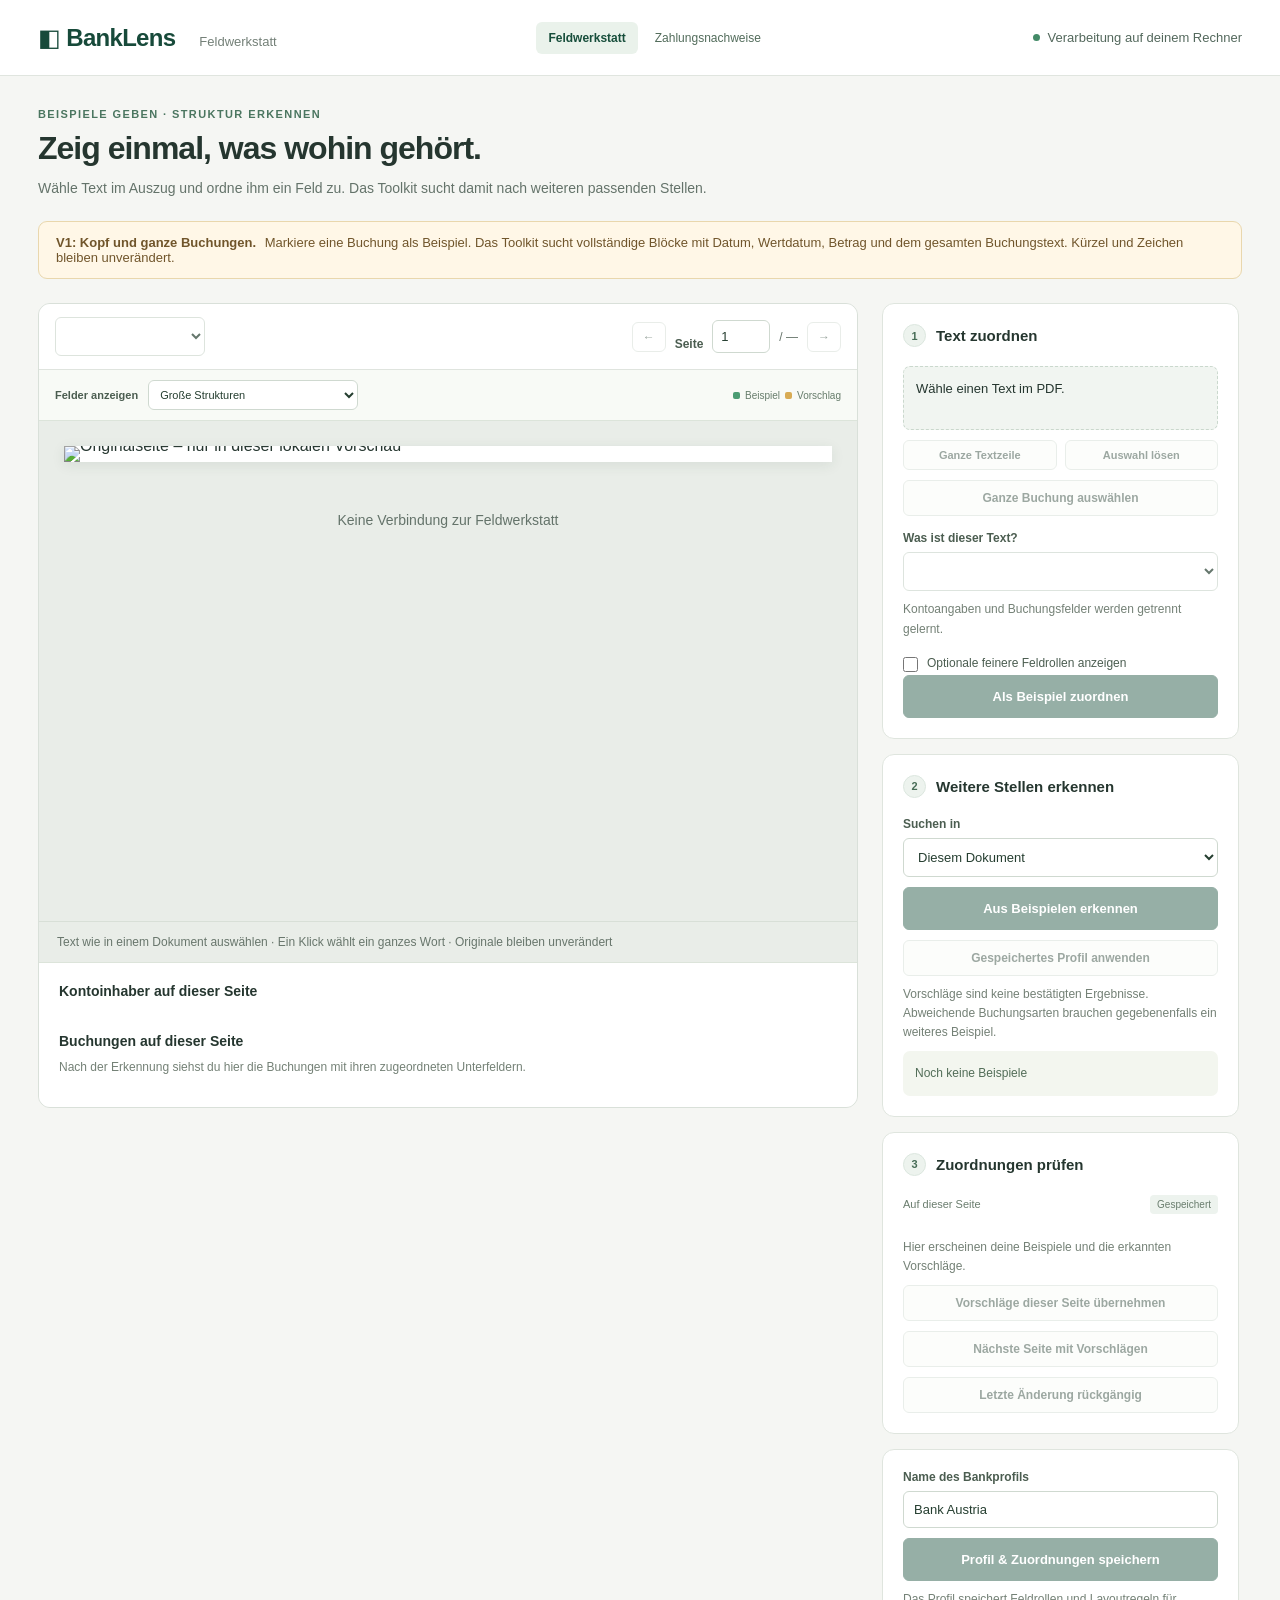
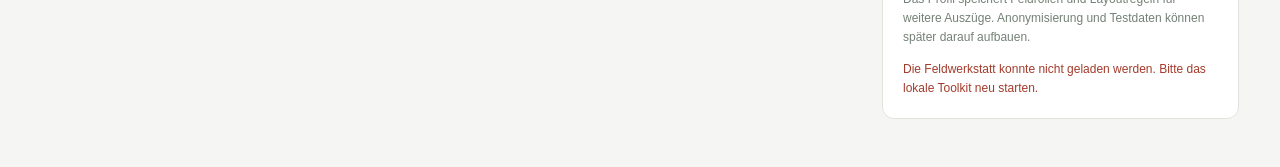
==== banklens_pdf/web/index.html @ 2f44a6f1 "Add web payment proof search and redacted PDF export" ====
<!doctype html>
<html lang="de">
<head><meta charset="utf-8"><meta name="viewport" content="width=device-width,initial-scale=1"><title>BankLens · Felder lernen</title><link rel="stylesheet" href="style.css"><script src="app.js" defer></script></head>
<body>
<header><a class="brand" href="./">◧ BankLens <span>Feldwerkstatt <small id="app-version"></small></span></a><nav class="mode-nav"><a href="./" aria-current="page">Feldwerkstatt</a><a href="proof.html">Zahlungsnachweise</a></nav><span class="local"><i></i> Verarbeitung auf deinem Rechner</span></header>
<main>
  <section class="intro"><div class="eyebrow">BEISPIELE GEBEN · STRUKTUR ERKENNEN</div><h1>Zeig einmal, was wohin gehört.</h1><p>Wähle Text im Auszug und ordne ihm ein Feld zu. Das Toolkit sucht damit nach weiteren passenden Stellen.</p></section>
  <div class="notice"><strong>V1: Kopf und ganze Buchungen.</strong> Markiere eine Buchung als Beispiel. Das Toolkit sucht vollständige Blöcke mit Datum, Wertdatum, Betrag und dem gesamten Buchungstext. Kürzel und Zeichen bleiben unverändert.</div>
  <div id="revision-notice" class="notice" role="status" hidden><span id="revision-message"></span> <button id="refresh-suggestions" class="secondary">Vorschläge neu berechnen</button></div>
  <div class="workspace">
    <section class="viewer" aria-label="PDF und Texterkennung">
      <div class="toolbar"><label class="sr-only" for="document">Dokument</label><select id="document" disabled></select><div class="pager"><button id="previous" aria-label="Vorherige Seite" disabled>←</button><label for="page">Seite</label><input id="page" type="number" min="1" value="1" aria-label="Seitenzahl" disabled><span id="page-count">/ —</span><button id="next" aria-label="Nächste Seite" disabled>→</button></div></div>
      <div class="view-options"><label for="filter">Felder anzeigen</label><select id="filter"><option value="structure">Große Strukturen</option><option value="">Alle Felder</option></select><span class="legend"><i class="example-dot"></i> Beispiel <i class="suggestion-dot"></i> Vorschlag</span></div>
      <div class="paper-space"><div id="paper" class="paper"><img id="page-image" alt="Originalseite – nur in dieser lokalen Vorschau" draggable="false"><svg id="overlay" viewBox="0 0 1000 1000" preserveAspectRatio="none" aria-hidden="true"></svg><div id="text-layer" aria-label="PDF-Text auswählen"></div></div><div id="loading" role="status">Vorschau wird geladen …</div></div>
      <div class="viewer-footer"><button id="retry-page" class="secondary" hidden>Seite erneut laden</button> Text wie in einem Dokument auswählen · Ein Klick wählt ein ganzes Wort · Originale bleiben unverändert</div>
      <section class="rows-section"><h2>Kontoinhaber auf dieser Seite</h2><div id="owners" class="owner-list"></div><h2>Buchungen auf dieser Seite</h2><p id="rows-empty" class="help">Nach der Erkennung siehst du hier die Buchungen mit ihren zugeordneten Unterfeldern.</p><div class="table-scroll"><table id="rows-table" hidden><thead><tr><th>Status</th><th>Buchungsdatum</th><th>Wertdatum</th><th>Gesamter Buchungstext</th><th>Betrag</th></tr></thead><tbody id="rows-body"></tbody></table></div></section>
    </section>
    <aside>
      <section class="card"><div class="card-title"><span class="step">1</span><h2>Text zuordnen</h2></div>
        <div id="selection-preview" class="selection-preview" tabindex="0" role="region" aria-label="Ausgewählter Text">Wähle einen Text im PDF.</div>
        <div class="button-pair"><button id="whole-line" class="secondary" disabled>Ganze Textzeile</button><button id="clear-selection" class="secondary" disabled>Auswahl lösen</button></div>
        <button id="whole-booking" class="secondary full spaced" disabled>Ganze Buchung auswählen</button>
        <label for="field">Was ist dieser Text?</label><select id="field" disabled></select><p id="field-help" class="help">Kontoangaben und Buchungsfelder werden getrennt gelernt.</p>
        <label class="checkbox"><input type="checkbox" id="fine-fields">Optionale feinere Feldrollen anzeigen</label>
        <div id="holder-control" hidden><label for="holder">Gehört zu</label><select id="holder"><option value="">Automatisch nach Namenszeile</option><option value="holder-1">Kontoinhaber 1</option><option value="holder-2">Kontoinhaber 2</option></select><p class="help">Mehrere Namen werden als eigene Personen gespeichert. Eine Adresse kann auch gemeinsam gelten.</p></div>
        <button id="add-example" class="primary full" disabled>Als Beispiel zuordnen</button>
      </section>
      <section class="card"><div class="card-title"><span class="step">2</span><h2>Weitere Stellen erkennen</h2></div>
        <label for="scope">Suchen in</label><select id="scope"><option value="document">Diesem Dokument</option><option value="all">Allen PDFs im Testset</option></select>
        <button id="recognize" class="primary full spaced" disabled>Aus Beispielen erkennen</button><button id="apply-profile" class="secondary full spaced" disabled>Gespeichertes Profil anwenden</button><button id="cancel" class="secondary full spaced" hidden>Erkennung anhalten</button>
        <progress id="progress" max="1" value="0" hidden></progress><p id="recognition-status" class="help">Vorschläge sind keine bestätigten Ergebnisse. Abweichende Buchungsarten brauchen gegebenenfalls ein weiteres Beispiel.</p>
        <div id="summary" class="summary">Noch keine Beispiele</div>
      </section>
      <section class="card"><div class="card-title"><span class="step">3</span><h2>Zuordnungen prüfen</h2></div><div class="counts"><span id="counts">Auf dieser Seite</span><span id="dirty" class="badge">Gespeichert</span></div><ul id="annotations"></ul><p id="empty" class="help">Hier erscheinen deine Beispiele und die erkannten Vorschläge.</p><button id="accept-page" class="secondary full" disabled>Vorschläge dieser Seite übernehmen</button><button id="next-suggestion" class="secondary full spaced" disabled>Nächste Seite mit Vorschlägen</button><button id="undo" class="secondary full spaced" disabled>Letzte Änderung rückgängig</button></section>
      <section class="card save-card"><label for="profile-name">Name des Bankprofils</label><input id="profile-name" value="Bank Austria" maxlength="80" autocomplete="off"><button id="save" class="primary full spaced" disabled>Profil & Zuordnungen speichern</button><p class="help">Das Profil speichert Feldrollen und Layoutregeln für weitere Auszüge. Anonymisierung und Testdaten können später darauf aufbauen.</p><p id="status" role="status" aria-live="polite">Verbindung wird aufgebaut …</p></section>
    </aside>
  </div>
</main>
</body></html>
---- banklens_pdf/web/style.css ----
:root{font-family:Inter,-apple-system,BlinkMacSystemFont,"Segoe UI",sans-serif;color:#25362f;background:#f5f6f3;font-synthesis:none}*{box-sizing:border-box}body{margin:0}header{height:76px;background:#fff;border-bottom:1px solid #e0e5df;padding:0 38px;display:flex;align-items:center;justify-content:space-between}.brand{font-size:24px;font-weight:750;letter-spacing:-.7px;text-decoration:none;color:#174a3a}.brand span{font-size:13px;color:#748078;letter-spacing:0;font-weight:450;margin-left:18px}.local{font-size:13px;color:#53685c;display:flex;align-items:center;gap:8px}.local i{width:7px;height:7px;border-radius:50%;background:#438a67}main{max-width:1500px;margin:auto;padding:32px 38px 48px}.eyebrow{font-size:11px;font-weight:750;letter-spacing:1.4px;color:#4b7660}h1{font-size:32px;letter-spacing:-1px;margin:10px 0}p{line-height:1.6}.intro p{font-size:14px;color:#64736a;margin:0 0 22px}.notice{background:#fff7e7;border:1px solid #e9d7ad;border-radius:9px;padding:13px 17px;font-size:13px;color:#70552b;margin-bottom:24px}.notice strong{margin-right:5px}.workspace{display:grid;grid-template-columns:minmax(0,1fr) 340px;gap:24px;align-items:start}.viewer{background:#e9ede8;border:1px solid #d9e0d9;border-radius:12px;overflow:hidden}.toolbar{background:#fff;border-bottom:1px solid #dfe4de;padding:13px 16px;display:flex;justify-content:space-between;gap:12px;align-items:center}.toolbar select{width:150px;margin:0}.pager{display:flex;align-items:center;gap:9px;font-size:12px;color:#657369}.pager input{width:58px;margin:0;padding:8px}.pager button{padding:7px 10px}.paper-space{padding:25px;min-height:500px;position:relative}.paper{position:relative;line-height:0;width:100%;box-shadow:0 3px 14px #203d2917;background:#fff;user-select:none}.paper img{display:block;width:100%;height:auto}.paper svg{position:absolute;inset:0;width:100%;height:100%;touch-action:none;cursor:crosshair}.paper rect.mark{fill:#d1eee3;fill-opacity:.87;stroke:#147453;stroke-width:2;vector-effect:non-scaling-stroke}.paper rect.draft{fill:#258c6a;fill-opacity:.2;stroke:#147453;stroke-width:2;stroke-dasharray:5;vector-effect:non-scaling-stroke}.paper text{font:14px sans-serif;fill:#174a3a;pointer-events:none}#loading{text-align:center;padding:50px 8px;color:#64736a;font-size:14px}.viewer-footer{padding:13px 18px;color:#68766c;font-size:12px;border-top:1px solid #d8dfd7}aside{display:flex;flex-direction:column;gap:15px}.card{padding:20px;background:#fff;border:1px solid #dfe5de;border-radius:12px}.card-title{display:flex;align-items:center;gap:10px;margin-bottom:19px}.step{font-size:11px;font-weight:700;background:#edf3ee;border:1px solid #dce7df;color:#476c56;border-radius:50%;width:23px;height:23px;display:grid;place-items:center}h2{font-size:15px;margin:0;font-weight:650}label{font-size:12px;color:#4b5d50;font-weight:600;display:block;margin-top:15px}input,select,button{font:inherit;border:1px solid #cfd9d0;border-radius:6px;background:#fff;color:#253e30}input,select{width:100%;margin-top:7px;padding:10px;font-size:13px}input:focus,select:focus,button:focus-visible,summary:focus-visible{outline:3px solid #94c9b5;outline-offset:2px}button{padding:10px 13px;cursor:pointer;font-size:12px;font-weight:600}button:disabled{opacity:.45;cursor:default}.full{width:100%}.primary{background:#174e3b;color:#fff;border-color:#174e3b;font-size:13px;padding:13px}.secondary{background:#f8faf7}.help{font-size:12px;color:#748176;line-height:1.6;margin:9px 0}.checkbox{display:flex;gap:9px;font-size:12px;font-weight:400;line-height:1.6}.checkbox input{margin:3px 0;width:15px;height:15px;flex-shrink:0;accent-color:#174e3b}details{border-top:1px solid #edf0eb;margin-top:18px;padding-top:15px}summary{font-size:12px;color:#476c56;cursor:pointer}.coordinates{display:grid;grid-template-columns:1fr 1fr;gap:0 12px;margin-bottom:12px}.counts{font-size:11px;color:#6a7d6e;display:flex;justify-content:space-between;gap:7px;align-items:center}.badge{font-size:10px;padding:4px 7px;background:#edf3ee;border-radius:4px;white-space:nowrap}.badge.changed{background:#fff0d8;color:#805c23}#regions{padding:0;margin:12px 0;list-style:none;max-height:235px;overflow:auto}#regions li{padding:10px 0;border-top:1px solid #eef1ec;display:flex;gap:8px;align-items:center}#regions li div{flex:1;min-width:0}#regions strong{display:block;font-size:12px;font-weight:600}#regions small{display:block;font-size:11px;color:#708075;margin-top:4px;white-space:nowrap;overflow:hidden;text-overflow:ellipsis}#regions button{border:0;color:#987466;font-size:16px;padding:5px 9px}#status{font-size:12px;color:#356f51;line-height:1.6;margin-bottom:0}#status.error{color:#a33b2b}.sr-only{position:absolute;width:1px;height:1px;padding:0;overflow:hidden;clip:rect(0,0,0,0);white-space:nowrap}body.busy #overlay{pointer-events:none}body.busy #page-image{opacity:.4}@media(min-width:1500px){.paper-space{padding:32px 60px}}@media(max-width:950px){.workspace{grid-template-columns:minmax(0,1fr) 300px}main{padding:25px 20px}.toolbar{flex-wrap:wrap}.paper-space{padding:15px}header{padding:0 20px}}@media(max-width:720px){.workspace{grid-template-columns:1fr}header{height:65px}.brand span{display:none}.brand{font-size:21px}.local{font-size:11px}.paper-space{min-height:240px}h1{font-size:28px}.toolbar{flex-wrap:nowrap}.toolbar select{width:125px}main{padding:24px 12px}.pager{gap:5px}.pager label{display:none}.notice{line-height:1.6}}
/* Feldwerkstatt: text selection sits above non-interactive field highlights. */
.paper svg{pointer-events:none;cursor:default;z-index:1}.paper{user-select:text}.paper img{user-select:none}#text-layer{position:absolute;inset:0;z-index:2;user-select:text;cursor:text;overflow:hidden}.token{position:absolute;display:inline-block;white-space:pre;color:transparent;transform-origin:top left;user-select:text;cursor:text}.token::selection{background:#4f8dd46b;color:transparent}.paper .field-mark{fill:#5baf8b;fill-opacity:.15;stroke:#27805b;stroke-width:1.4;vector-effect:non-scaling-stroke}.paper .field-mark.suggestion{fill:#ecb95b;fill-opacity:.2;stroke:#b98520;stroke-dasharray:4 2}.paper .field-mark.row-mark{fill-opacity:.04;stroke-opacity:.55;stroke-width:1}.paper .field-mark.selected{fill:#508bd5;fill-opacity:.22;stroke:#3479c0;stroke-width:2}body.busy #text-layer{pointer-events:none}.spaced{margin-top:10px}.view-options{display:flex;align-items:center;gap:10px;padding:10px 16px;background:#f8faf6;border-bottom:1px solid #dce4da;flex-wrap:wrap}.view-options label{margin:0;font-size:11px}.view-options select{width:210px;margin:0;padding:7px;font-size:11px}.legend{display:flex;align-items:center;gap:5px;font-size:10px;color:#667c6b;margin-left:auto}.legend i{height:7px;width:7px;display:inline-block;border-radius:2px}.example-dot{background:#4b9c73}.suggestion-dot{background:#d8ab54}.selection-preview{background:#f1f5f1;border:1px dashed #cad8cd;border-radius:7px;padding:12px;font-size:13px;line-height:1.6;min-height:64px;max-height:150px;overflow:auto;white-space:pre-wrap;user-select:text}.button-pair{display:flex;gap:8px;margin-top:10px}.button-pair button{flex:1;font-size:11px;padding:8px}.summary{padding:12px;border-radius:7px;background:#f3f6ef;font-size:12px;line-height:1.7;color:#526d58}#annotations{list-style:none;padding:0;margin:12px 0;max-height:340px;overflow:auto}#annotations li{padding:12px 0;border-top:1px solid #e8eee7}#annotations strong{display:block;font-size:12px}#annotations small{display:block;white-space:pre-wrap;overflow-wrap:anywhere;font-size:11px;line-height:1.6;margin-top:4px;color:#687c6b}.annotation-kind{display:inline-block;font-size:9px;padding:3px 5px;border-radius:3px;margin-top:6px;background:#edf4ee;color:#3d6b4b}.annotation-kind.suggestion{background:#fff1d4;color:#8a641f}.annotation-actions{display:flex;flex-wrap:wrap;gap:5px;margin-top:8px}.small-action{padding:5px 7px;font-size:10px;background:#fbfcfa}.rows-section{background:#fff;padding:20px;border-top:1px solid #dce4da}.rows-section h2{font-size:14px}.table-scroll{overflow:auto}table{border-collapse:collapse;width:100%;font-size:11px;margin-top:15px}th{text-align:left;color:#657963;font-weight:600;background:#f1f5ef}td,th{padding:10px;border-bottom:1px solid #e5ebe3;vertical-align:top}td{white-space:pre-wrap;line-height:1.5}progress{width:100%;height:8px;accent-color:#286a49;margin-top:15px}.save-card label{margin-top:0}.workspace{grid-template-columns:minmax(0,1fr) 360px}#status{overflow-wrap:anywhere}@media(min-width:951px){aside{position:sticky;top:16px;max-height:calc(100vh -32px);overflow-y:auto;padding-right:3px;scrollbar-width:thin}}@media(max-width:950px){.workspace{grid-template-columns:minmax(0,1fr) 310px}}@media(max-width:720px){.workspace{grid-template-columns:1fr}.view-options{gap:7px}.view-options select{width:175px}.legend{margin-left:0}.toolbar select{width:110px}.local{font-size:10px}#annotations{max-height:420px}}
.owner-list{display:flex;gap:10px;flex-wrap:wrap;font-size:12px;color:#657963;margin:12px 0 22px}.owner-list div{display:flex;flex-direction:column;gap:5px;border:1px solid #dce5db;border-radius:6px;padding:10px 12px;background:#f7faf5}.owner-list strong{font-size:10px;color:#6b7e69}.owner-list span{color:#284631}.format-warning{color:#a4631b!important}#holder-control{margin-bottom:15px}#holder-control label{margin-top:10px}
.mode-nav{display:flex;gap:5px}.mode-nav a{font-size:12px;color:#526c5b;text-decoration:none;padding:9px 12px;border-radius:6px}.mode-nav a[aria-current=page]{background:#eaf2eb;color:#174e3b;font-weight:650}@media(max-width:950px){header .local{display:none}}@media(max-width:720px){.mode-nav a{font-size:10px;padding:8px}.mode-nav{gap:0}}
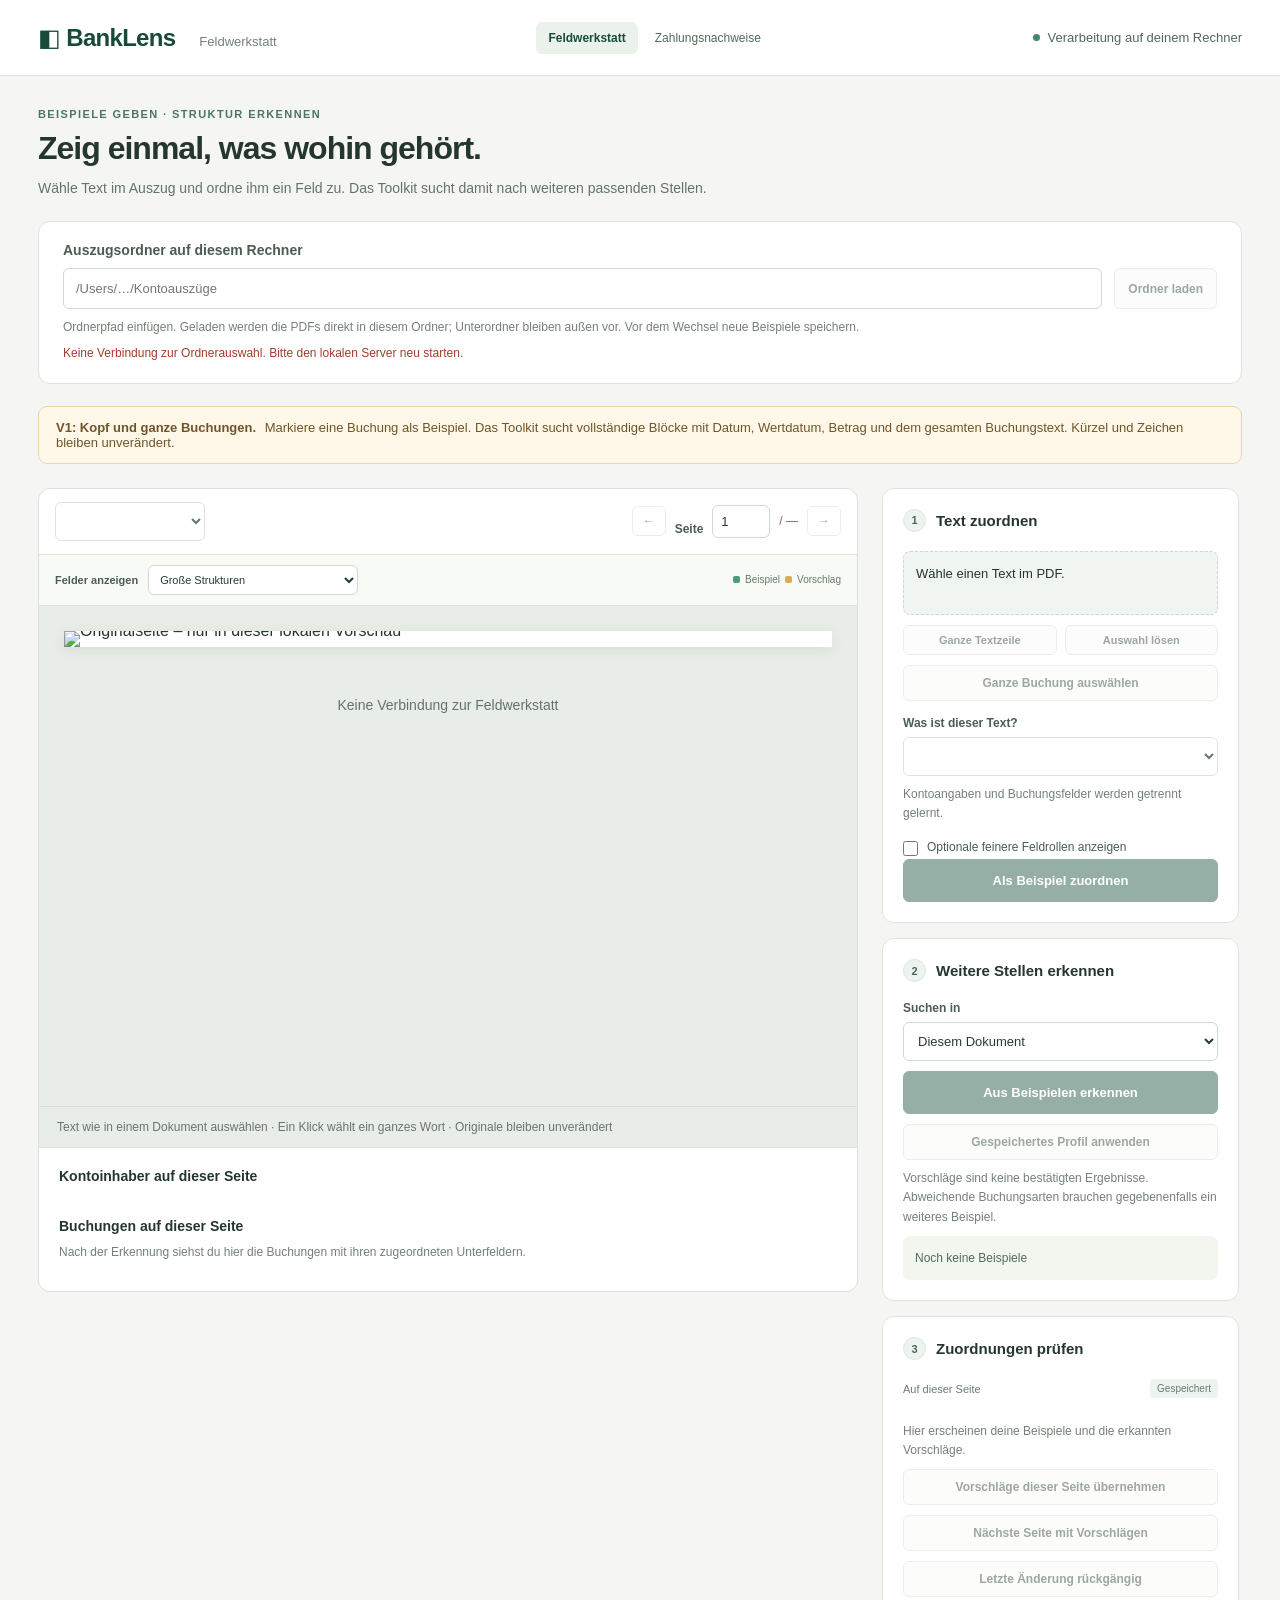
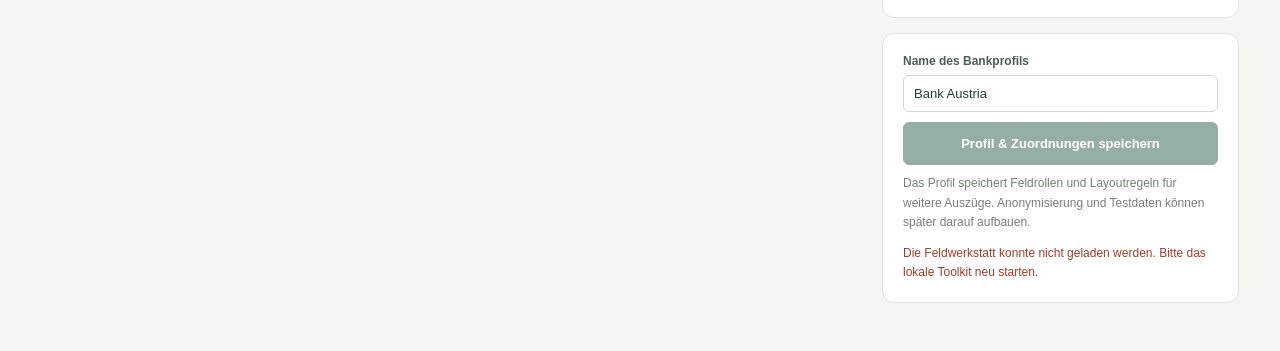
==== commit c050dbb2: "Add local folder loading with isolated review sessions" ====
--- a/banklens_pdf/web/index.html
+++ b/banklens_pdf/web/index.html
@@ -1,10 +1,11 @@
 <!doctype html>
 <html lang="de">
-<head><meta charset="utf-8"><meta name="viewport" content="width=device-width,initial-scale=1"><title>BankLens · Felder lernen</title><link rel="stylesheet" href="style.css"><script src="app.js" defer></script></head>
+<head><meta charset="utf-8"><meta name="viewport" content="width=device-width,initial-scale=1"><title>BankLens · Felder lernen</title><link rel="stylesheet" href="style.css"><script src="app.js" defer></script><script src="source.js" defer></script></head>
 <body>
 <header><a class="brand" href="./">◧ BankLens <span>Feldwerkstatt <small id="app-version"></small></span></a><nav class="mode-nav"><a href="./" aria-current="page">Feldwerkstatt</a><a href="proof.html">Zahlungsnachweise</a></nav><span class="local"><i></i> Verarbeitung auf deinem Rechner</span></header>
 <main>
   <section class="intro"><div class="eyebrow">BEISPIELE GEBEN · STRUKTUR ERKENNEN</div><h1>Zeig einmal, was wohin gehört.</h1><p>Wähle Text im Auszug und ordne ihm ein Feld zu. Das Toolkit sucht damit nach weiteren passenden Stellen.</p></section>
+  <section class="source-card" aria-label="Auszugsordner"><form id="source-form"><label for="source-directory">Auszugsordner auf diesem Rechner</label><div class="source-line"><input id="source-directory" type="text" placeholder="/Users/…/Kontoauszüge" autocomplete="off" spellcheck="false" disabled><button id="source-load" class="secondary" disabled>Ordner laden</button></div><p class="help">Ordnerpfad einfügen. Geladen werden die PDFs direkt in diesem Ordner; Unterordner bleiben außen vor. Vor dem Wechsel neue Beispiele speichern.</p><p id="source-status" role="status" aria-live="polite">Ordnerinformationen werden geladen …</p></form></section>
   <div class="notice"><strong>V1: Kopf und ganze Buchungen.</strong> Markiere eine Buchung als Beispiel. Das Toolkit sucht vollständige Blöcke mit Datum, Wertdatum, Betrag und dem gesamten Buchungstext. Kürzel und Zeichen bleiben unverändert.</div>
   <div id="revision-notice" class="notice" role="status" hidden><span id="revision-message"></span> <button id="refresh-suggestions" class="secondary">Vorschläge neu berechnen</button></div>
   <div class="workspace">
--- a/banklens_pdf/web/style.css
+++ b/banklens_pdf/web/style.css
@@ -3,3 +3,6 @@
 .paper svg{pointer-events:none;cursor:default;z-index:1}.paper{user-select:text}.paper img{user-select:none}#text-layer{position:absolute;inset:0;z-index:2;user-select:text;cursor:text;overflow:hidden}.token{position:absolute;display:inline-block;white-space:pre;color:transparent;transform-origin:top left;user-select:text;cursor:text}.token::selection{background:#4f8dd46b;color:transparent}.paper .field-mark{fill:#5baf8b;fill-opacity:.15;stroke:#27805b;stroke-width:1.4;vector-effect:non-scaling-stroke}.paper .field-mark.suggestion{fill:#ecb95b;fill-opacity:.2;stroke:#b98520;stroke-dasharray:4 2}.paper .field-mark.row-mark{fill-opacity:.04;stroke-opacity:.55;stroke-width:1}.paper .field-mark.selected{fill:#508bd5;fill-opacity:.22;stroke:#3479c0;stroke-width:2}body.busy #text-layer{pointer-events:none}.spaced{margin-top:10px}.view-options{display:flex;align-items:center;gap:10px;padding:10px 16px;background:#f8faf6;border-bottom:1px solid #dce4da;flex-wrap:wrap}.view-options label{margin:0;font-size:11px}.view-options select{width:210px;margin:0;padding:7px;font-size:11px}.legend{display:flex;align-items:center;gap:5px;font-size:10px;color:#667c6b;margin-left:auto}.legend i{height:7px;width:7px;display:inline-block;border-radius:2px}.example-dot{background:#4b9c73}.suggestion-dot{background:#d8ab54}.selection-preview{background:#f1f5f1;border:1px dashed #cad8cd;border-radius:7px;padding:12px;font-size:13px;line-height:1.6;min-height:64px;max-height:150px;overflow:auto;white-space:pre-wrap;user-select:text}.button-pair{display:flex;gap:8px;margin-top:10px}.button-pair button{flex:1;font-size:11px;padding:8px}.summary{padding:12px;border-radius:7px;background:#f3f6ef;font-size:12px;line-height:1.7;color:#526d58}#annotations{list-style:none;padding:0;margin:12px 0;max-height:340px;overflow:auto}#annotations li{padding:12px 0;border-top:1px solid #e8eee7}#annotations strong{display:block;font-size:12px}#annotations small{display:block;white-space:pre-wrap;overflow-wrap:anywhere;font-size:11px;line-height:1.6;margin-top:4px;color:#687c6b}.annotation-kind{display:inline-block;font-size:9px;padding:3px 5px;border-radius:3px;margin-top:6px;background:#edf4ee;color:#3d6b4b}.annotation-kind.suggestion{background:#fff1d4;color:#8a641f}.annotation-actions{display:flex;flex-wrap:wrap;gap:5px;margin-top:8px}.small-action{padding:5px 7px;font-size:10px;background:#fbfcfa}.rows-section{background:#fff;padding:20px;border-top:1px solid #dce4da}.rows-section h2{font-size:14px}.table-scroll{overflow:auto}table{border-collapse:collapse;width:100%;font-size:11px;margin-top:15px}th{text-align:left;color:#657963;font-weight:600;background:#f1f5ef}td,th{padding:10px;border-bottom:1px solid #e5ebe3;vertical-align:top}td{white-space:pre-wrap;line-height:1.5}progress{width:100%;height:8px;accent-color:#286a49;margin-top:15px}.save-card label{margin-top:0}.workspace{grid-template-columns:minmax(0,1fr) 360px}#status{overflow-wrap:anywhere}@media(min-width:951px){aside{position:sticky;top:16px;max-height:calc(100vh -32px);overflow-y:auto;padding-right:3px;scrollbar-width:thin}}@media(max-width:950px){.workspace{grid-template-columns:minmax(0,1fr) 310px}}@media(max-width:720px){.workspace{grid-template-columns:1fr}.view-options{gap:7px}.view-options select{width:175px}.legend{margin-left:0}.toolbar select{width:110px}.local{font-size:10px}#annotations{max-height:420px}}
 .owner-list{display:flex;gap:10px;flex-wrap:wrap;font-size:12px;color:#657963;margin:12px 0 22px}.owner-list div{display:flex;flex-direction:column;gap:5px;border:1px solid #dce5db;border-radius:6px;padding:10px 12px;background:#f7faf5}.owner-list strong{font-size:10px;color:#6b7e69}.owner-list span{color:#284631}.format-warning{color:#a4631b!important}#holder-control{margin-bottom:15px}#holder-control label{margin-top:10px}
 .mode-nav{display:flex;gap:5px}.mode-nav a{font-size:12px;color:#526c5b;text-decoration:none;padding:9px 12px;border-radius:6px}.mode-nav a[aria-current=page]{background:#eaf2eb;color:#174e3b;font-weight:650}@media(max-width:950px){header .local{display:none}}@media(max-width:720px){.mode-nav a{font-size:10px;padding:8px}.mode-nav{gap:0}}
+
+/* Local folder selection is shared by both modes. */
+.source-card{background:#fff;border:1px solid #dce5dc;border-radius:12px;padding:20px 24px;margin-bottom:22px}.source-card label{margin-top:0;font-size:14px}.source-line{display:flex;align-items:stretch;gap:12px;margin-top:10px}.source-line input{margin:0;min-width:0;flex:1;padding:12px}.source-line button{white-space:nowrap}.source-card .help{margin-bottom:6px}#source-status{font-size:12px;color:#436d51;margin:4px 0 0;overflow-wrap:anywhere}#source-status.error{color:#a43c2c}@media(max-width:720px){.source-card{padding:18px}.source-line{flex-direction:column;gap:8px}.source-line button{align-self:flex-start}}
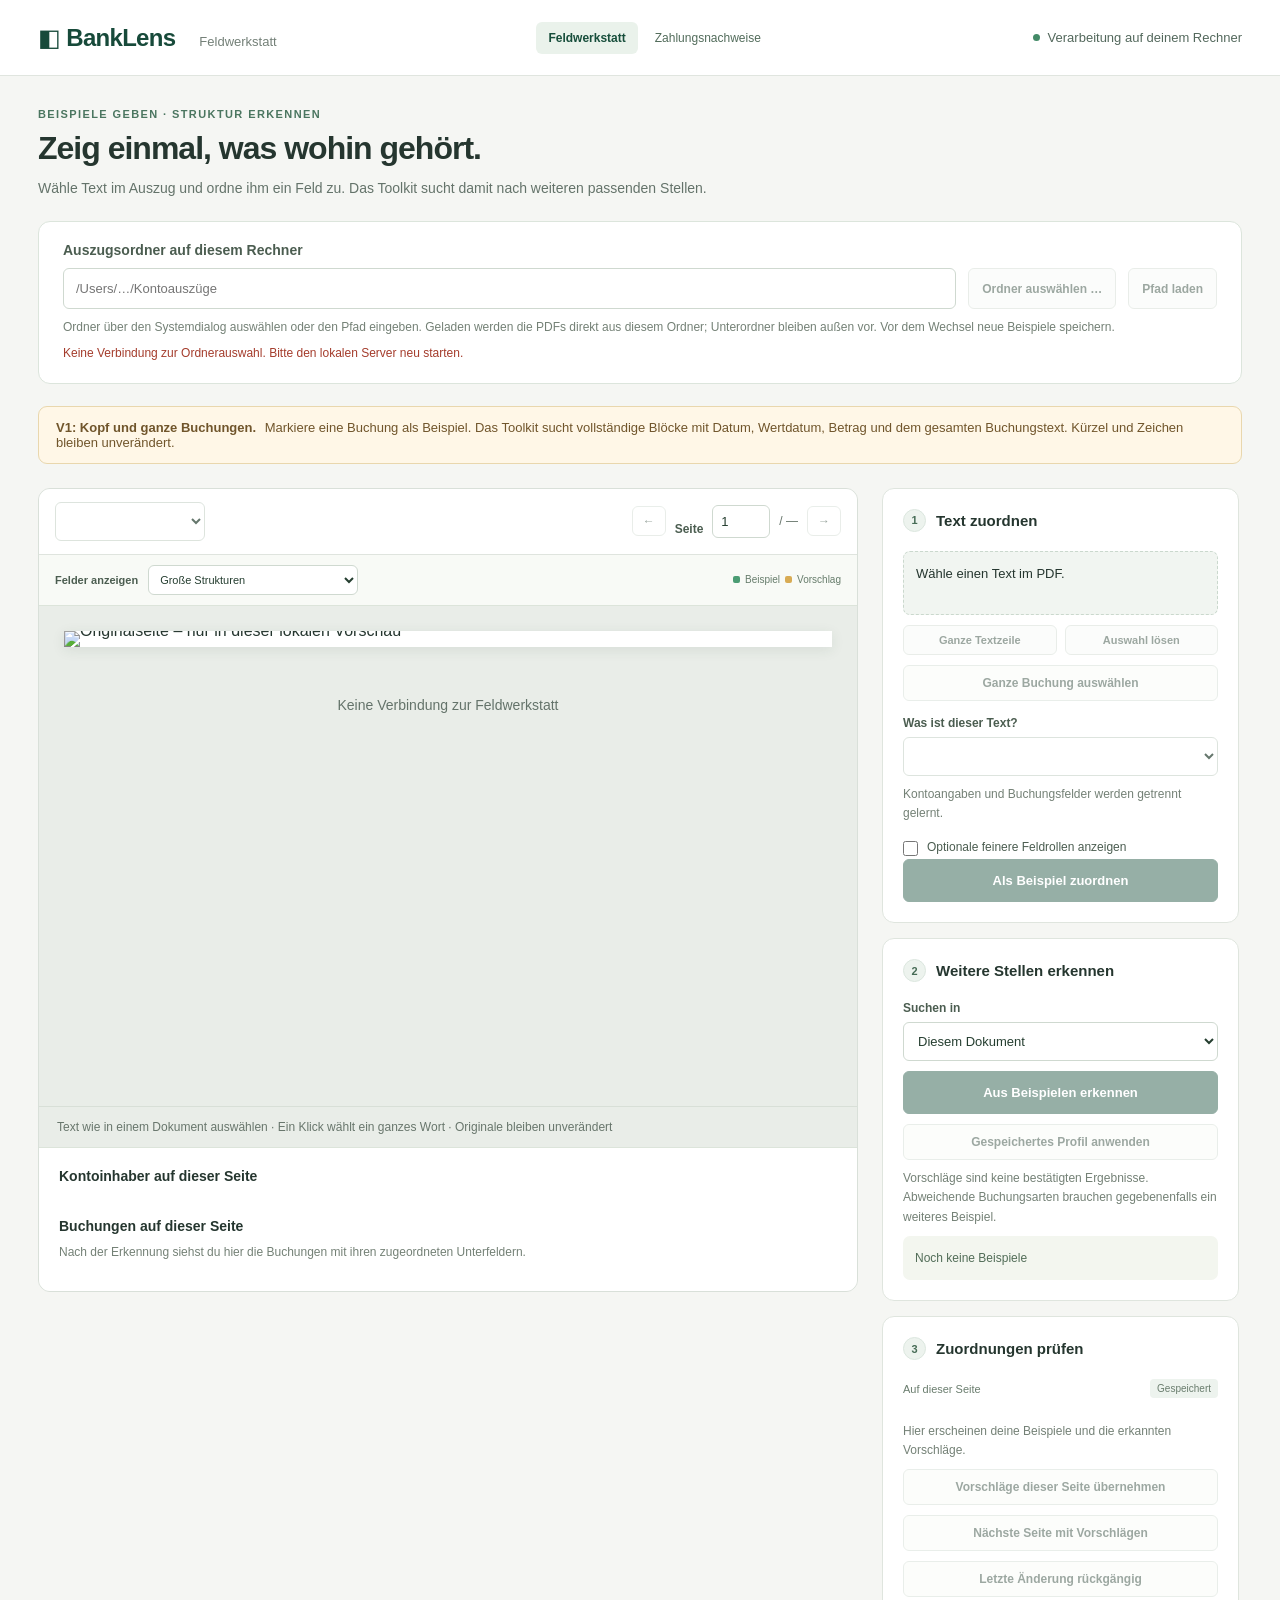
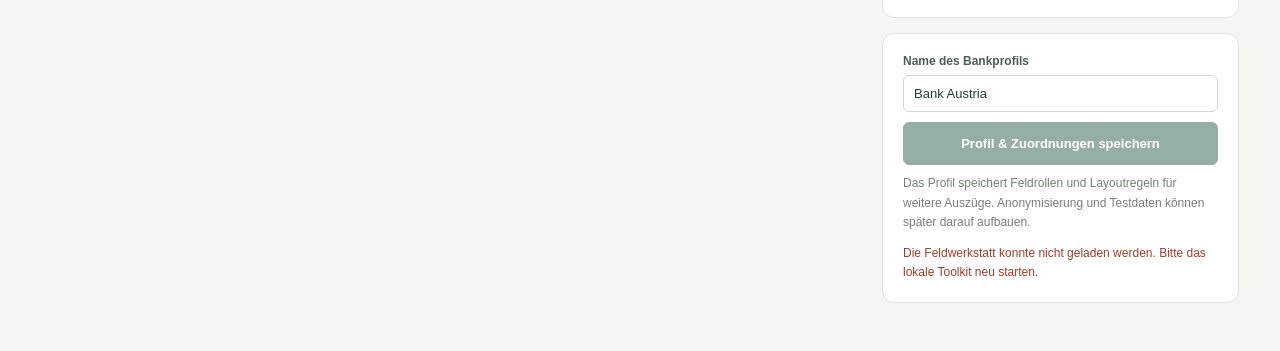
==== commit 2736035e: "Prepare BankLens for GitHub release" ====
--- a/banklens_pdf/web/index.html
+++ b/banklens_pdf/web/index.html
@@ -5,7 +5,7 @@
 <header><a class="brand" href="./">◧ BankLens <span>Feldwerkstatt <small id="app-version"></small></span></a><nav class="mode-nav"><a href="./" aria-current="page">Feldwerkstatt</a><a href="proof.html">Zahlungsnachweise</a></nav><span class="local"><i></i> Verarbeitung auf deinem Rechner</span></header>
 <main>
   <section class="intro"><div class="eyebrow">BEISPIELE GEBEN · STRUKTUR ERKENNEN</div><h1>Zeig einmal, was wohin gehört.</h1><p>Wähle Text im Auszug und ordne ihm ein Feld zu. Das Toolkit sucht damit nach weiteren passenden Stellen.</p></section>
-  <section class="source-card" aria-label="Auszugsordner"><form id="source-form"><label for="source-directory">Auszugsordner auf diesem Rechner</label><div class="source-line"><input id="source-directory" type="text" placeholder="/Users/…/Kontoauszüge" autocomplete="off" spellcheck="false" disabled><button id="source-load" class="secondary" disabled>Ordner laden</button></div><p class="help">Ordnerpfad einfügen. Geladen werden die PDFs direkt in diesem Ordner; Unterordner bleiben außen vor. Vor dem Wechsel neue Beispiele speichern.</p><p id="source-status" role="status" aria-live="polite">Ordnerinformationen werden geladen …</p></form></section>
+  <section class="source-card" aria-label="Auszugsordner"><form id="source-form"><label for="source-directory">Auszugsordner auf diesem Rechner</label><div class="source-line"><input id="source-directory" type="text" placeholder="/Users/…/Kontoauszüge" autocomplete="off" spellcheck="false" disabled><button id="source-pick" class="secondary" type="button" disabled>Ordner auswählen …</button><button id="source-load" class="secondary" type="submit" disabled>Pfad laden</button></div><p class="help">Ordner über den Systemdialog auswählen oder den Pfad eingeben. Geladen werden die PDFs direkt aus diesem Ordner; Unterordner bleiben außen vor. Vor dem Wechsel neue Beispiele speichern.</p><p id="source-status" role="status" aria-live="polite">Ordnerinformationen werden geladen …</p></form></section>
   <div class="notice"><strong>V1: Kopf und ganze Buchungen.</strong> Markiere eine Buchung als Beispiel. Das Toolkit sucht vollständige Blöcke mit Datum, Wertdatum, Betrag und dem gesamten Buchungstext. Kürzel und Zeichen bleiben unverändert.</div>
   <div id="revision-notice" class="notice" role="status" hidden><span id="revision-message"></span> <button id="refresh-suggestions" class="secondary">Vorschläge neu berechnen</button></div>
   <div class="workspace">
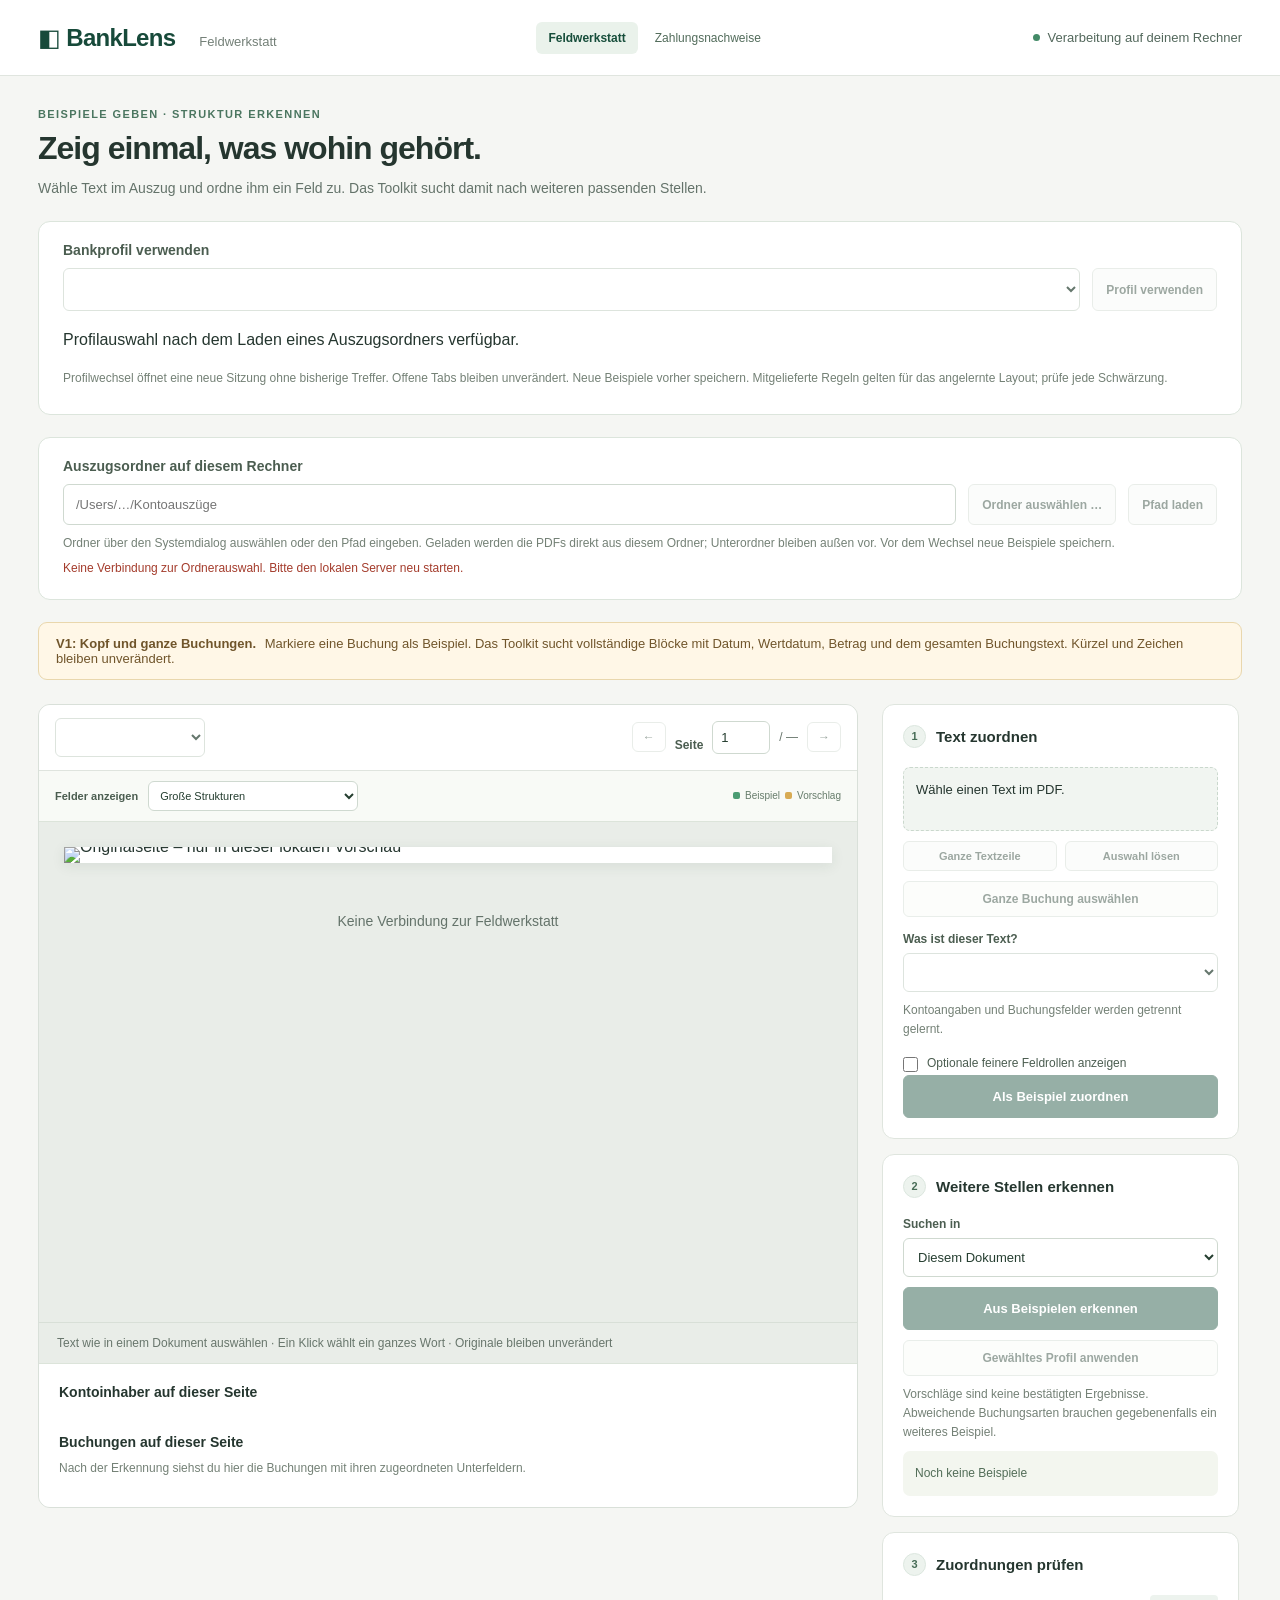
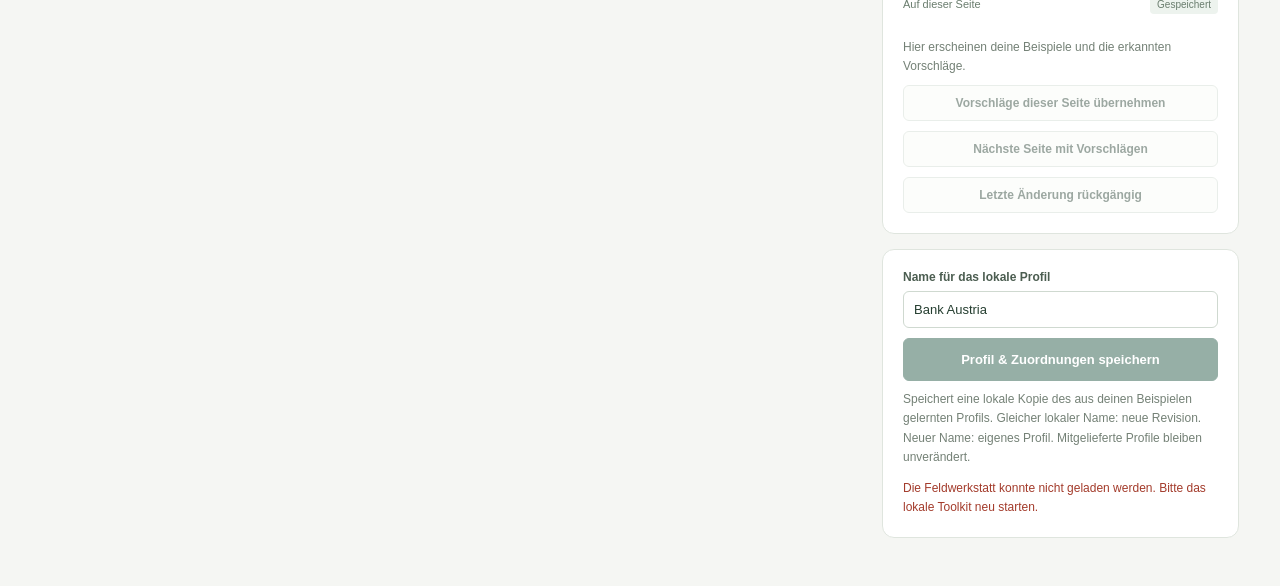
==== commit d5701d14: "Add selectable bank profiles with immutable local revisions Refs #6. Bundle structural Bank Austria " ====
--- a/banklens_pdf/web/index.html
+++ b/banklens_pdf/web/index.html
@@ -1,10 +1,11 @@
 <!doctype html>
 <html lang="de">
-<head><meta charset="utf-8"><meta name="viewport" content="width=device-width,initial-scale=1"><title>BankLens · Felder lernen</title><link rel="stylesheet" href="style.css"><script src="app.js" defer></script><script src="source.js" defer></script></head>
+<head><meta charset="utf-8"><meta name="viewport" content="width=device-width,initial-scale=1"><title>BankLens · Felder lernen</title><link rel="stylesheet" href="style.css"><script src="app.js" defer></script><script src="source.js" defer></script><script src="profiles.js" defer></script></head>
 <body>
 <header><a class="brand" href="./">◧ BankLens <span>Feldwerkstatt <small id="app-version"></small></span></a><nav class="mode-nav"><a href="./" aria-current="page">Feldwerkstatt</a><a href="proof.html">Zahlungsnachweise</a></nav><span class="local"><i></i> Verarbeitung auf deinem Rechner</span></header>
 <main>
   <section class="intro"><div class="eyebrow">BEISPIELE GEBEN · STRUKTUR ERKENNEN</div><h1>Zeig einmal, was wohin gehört.</h1><p>Wähle Text im Auszug und ordne ihm ein Feld zu. Das Toolkit sucht damit nach weiteren passenden Stellen.</p></section>
+  <section class="source-card" aria-label="Bankprofil"><label for="profile-select">Bankprofil verwenden</label><div class="source-line"><select id="profile-select" disabled aria-describedby="profile-status profile-help"></select><button id="profile-switch" class="secondary" disabled>Profil verwenden</button></div><p id="profile-status" role="status" aria-live="polite">Profil wird geladen …</p><p id="profile-help" class="help">Profilwechsel öffnet eine neue Sitzung ohne bisherige Treffer. Offene Tabs bleiben unverändert. Neue Beispiele vorher speichern. Mitgelieferte Regeln gelten für das angelernte Layout; prüfe jede Schwärzung.</p></section>
   <section class="source-card" aria-label="Auszugsordner"><form id="source-form"><label for="source-directory">Auszugsordner auf diesem Rechner</label><div class="source-line"><input id="source-directory" type="text" placeholder="/Users/…/Kontoauszüge" autocomplete="off" spellcheck="false" disabled><button id="source-pick" class="secondary" type="button" disabled>Ordner auswählen …</button><button id="source-load" class="secondary" type="submit" disabled>Pfad laden</button></div><p class="help">Ordner über den Systemdialog auswählen oder den Pfad eingeben. Geladen werden die PDFs direkt aus diesem Ordner; Unterordner bleiben außen vor. Vor dem Wechsel neue Beispiele speichern.</p><p id="source-status" role="status" aria-live="polite">Ordnerinformationen werden geladen …</p></form></section>
   <div class="notice"><strong>V1: Kopf und ganze Buchungen.</strong> Markiere eine Buchung als Beispiel. Das Toolkit sucht vollständige Blöcke mit Datum, Wertdatum, Betrag und dem gesamten Buchungstext. Kürzel und Zeichen bleiben unverändert.</div>
   <div id="revision-notice" class="notice" role="status" hidden><span id="revision-message"></span> <button id="refresh-suggestions" class="secondary">Vorschläge neu berechnen</button></div>
@@ -28,12 +29,12 @@
       </section>
       <section class="card"><div class="card-title"><span class="step">2</span><h2>Weitere Stellen erkennen</h2></div>
         <label for="scope">Suchen in</label><select id="scope"><option value="document">Diesem Dokument</option><option value="all">Allen PDFs im Testset</option></select>
-        <button id="recognize" class="primary full spaced" disabled>Aus Beispielen erkennen</button><button id="apply-profile" class="secondary full spaced" disabled>Gespeichertes Profil anwenden</button><button id="cancel" class="secondary full spaced" hidden>Erkennung anhalten</button>
+        <button id="recognize" class="primary full spaced" disabled>Aus Beispielen erkennen</button><button id="apply-profile" class="secondary full spaced" disabled>Gewähltes Profil anwenden</button><button id="cancel" class="secondary full spaced" hidden>Erkennung anhalten</button>
         <progress id="progress" max="1" value="0" hidden></progress><p id="recognition-status" class="help">Vorschläge sind keine bestätigten Ergebnisse. Abweichende Buchungsarten brauchen gegebenenfalls ein weiteres Beispiel.</p>
         <div id="summary" class="summary">Noch keine Beispiele</div>
       </section>
       <section class="card"><div class="card-title"><span class="step">3</span><h2>Zuordnungen prüfen</h2></div><div class="counts"><span id="counts">Auf dieser Seite</span><span id="dirty" class="badge">Gespeichert</span></div><ul id="annotations"></ul><p id="empty" class="help">Hier erscheinen deine Beispiele und die erkannten Vorschläge.</p><button id="accept-page" class="secondary full" disabled>Vorschläge dieser Seite übernehmen</button><button id="next-suggestion" class="secondary full spaced" disabled>Nächste Seite mit Vorschlägen</button><button id="undo" class="secondary full spaced" disabled>Letzte Änderung rückgängig</button></section>
-      <section class="card save-card"><label for="profile-name">Name des Bankprofils</label><input id="profile-name" value="Bank Austria" maxlength="80" autocomplete="off"><button id="save" class="primary full spaced" disabled>Profil & Zuordnungen speichern</button><p class="help">Das Profil speichert Feldrollen und Layoutregeln für weitere Auszüge. Anonymisierung und Testdaten können später darauf aufbauen.</p><p id="status" role="status" aria-live="polite">Verbindung wird aufgebaut …</p></section>
+      <section class="card save-card"><label for="profile-name">Name für das lokale Profil</label><input id="profile-name" value="Bank Austria" maxlength="80" autocomplete="off"><button id="save" class="primary full spaced" disabled>Profil & Zuordnungen speichern</button><p class="help">Speichert eine lokale Kopie des aus deinen Beispielen gelernten Profils. Gleicher lokaler Name: neue Revision. Neuer Name: eigenes Profil. Mitgelieferte Profile bleiben unverändert.</p><p id="status" role="status" aria-live="polite">Verbindung wird aufgebaut …</p></section>
     </aside>
   </div>
 </main>
--- a/banklens_pdf/web/style.css
+++ b/banklens_pdf/web/style.css
@@ -5,4 +5,4 @@
 .mode-nav{display:flex;gap:5px}.mode-nav a{font-size:12px;color:#526c5b;text-decoration:none;padding:9px 12px;border-radius:6px}.mode-nav a[aria-current=page]{background:#eaf2eb;color:#174e3b;font-weight:650}@media(max-width:950px){header .local{display:none}}@media(max-width:720px){.mode-nav a{font-size:10px;padding:8px}.mode-nav{gap:0}}
 
 /* Local folder selection is shared by both modes. */
-.source-card{background:#fff;border:1px solid #dce5dc;border-radius:12px;padding:20px 24px;margin-bottom:22px}.source-card label{margin-top:0;font-size:14px}.source-line{display:flex;align-items:stretch;gap:12px;margin-top:10px}.source-line input{margin:0;min-width:0;flex:1;padding:12px}.source-line button{white-space:nowrap}.source-card .help{margin-bottom:6px}#source-status{font-size:12px;color:#436d51;margin:4px 0 0;overflow-wrap:anywhere}#source-status.error{color:#a43c2c}@media(max-width:720px){.source-card{padding:18px}.source-line{flex-direction:column;gap:8px}.source-line button{align-self:flex-start}}
+.source-card{background:#fff;border:1px solid #dce5dc;border-radius:12px;padding:20px 24px;margin-bottom:22px}.source-card label{margin-top:0;font-size:14px}.source-line{display:flex;align-items:stretch;gap:12px;margin-top:10px}.source-line input,.source-line select{margin:0;min-width:0;flex:1;padding:12px}.source-line button{white-space:nowrap}.source-card .help{margin-bottom:6px}#source-status{font-size:12px;color:#436d51;margin:4px 0 0;overflow-wrap:anywhere}#source-status.error{color:#a43c2c}@media(max-width:720px){.source-card{padding:18px}.source-line{flex-direction:column;gap:8px}.source-line button{align-self:flex-start}}
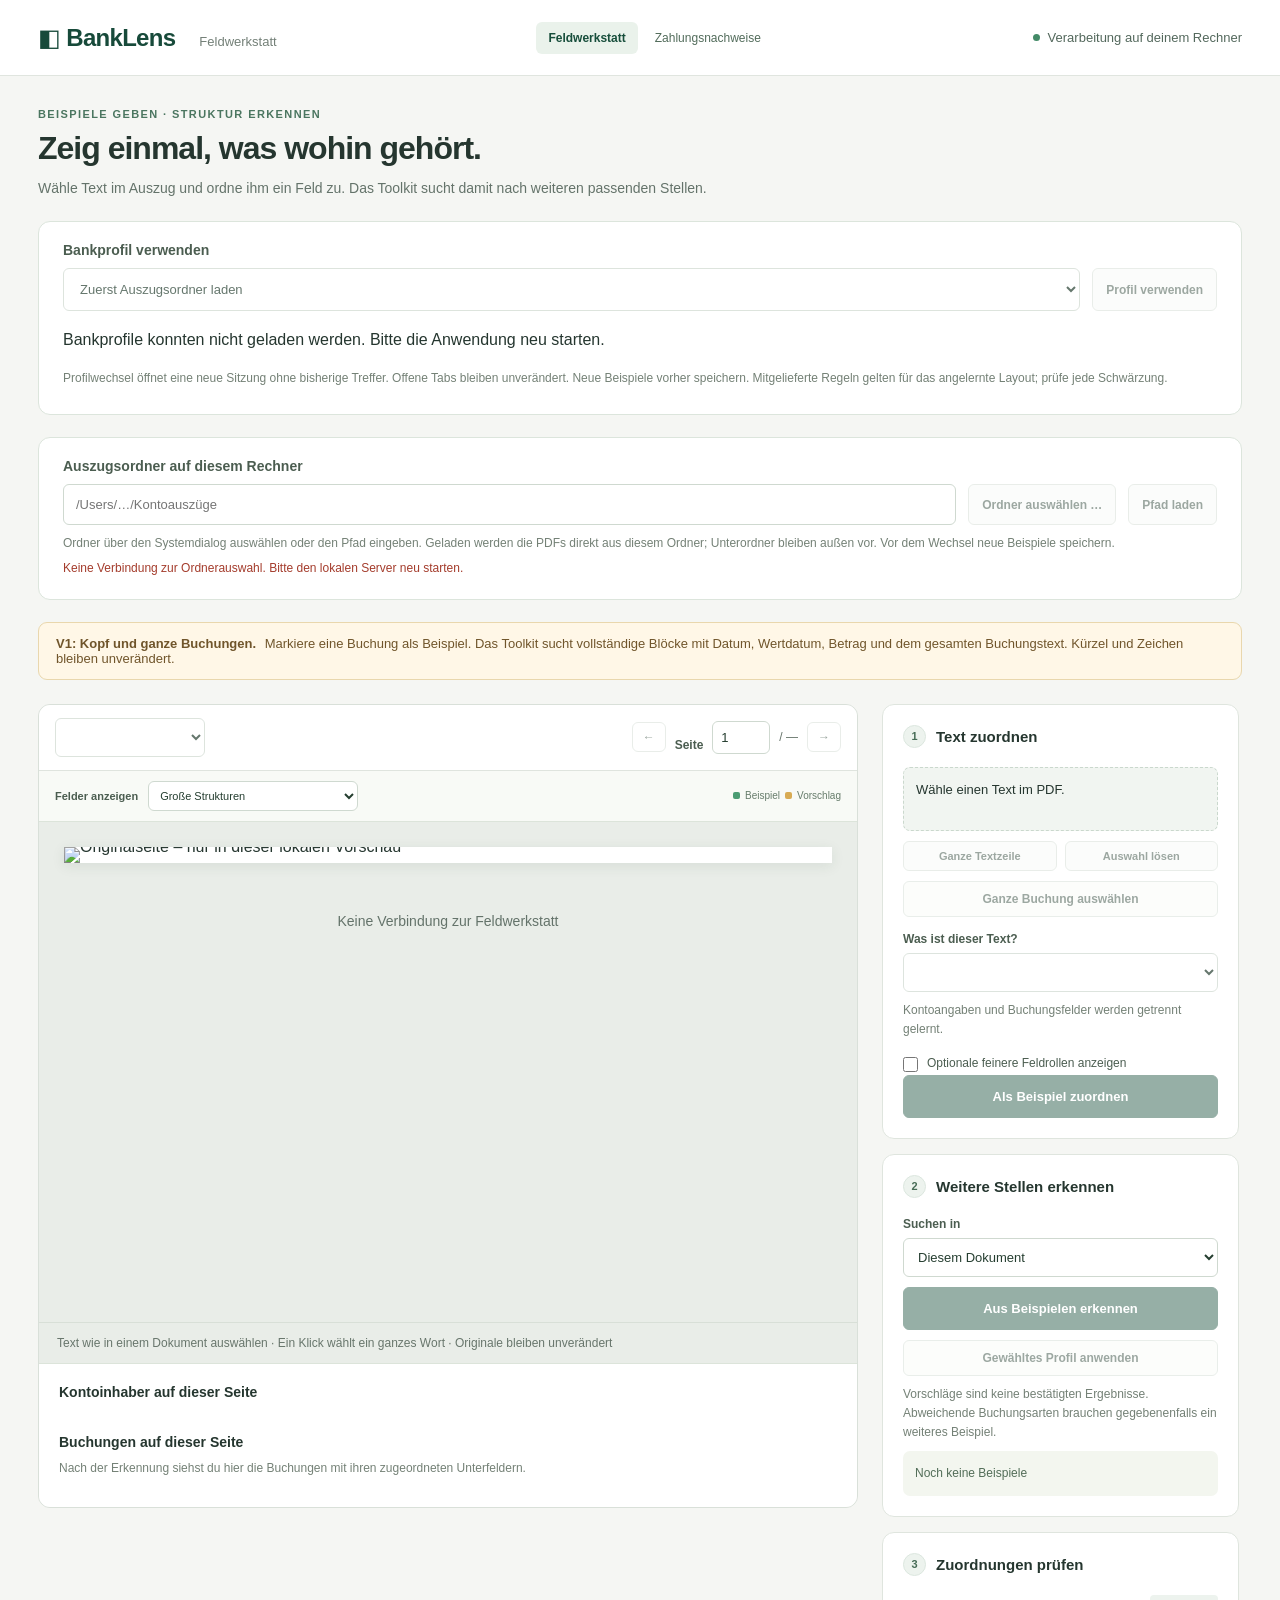
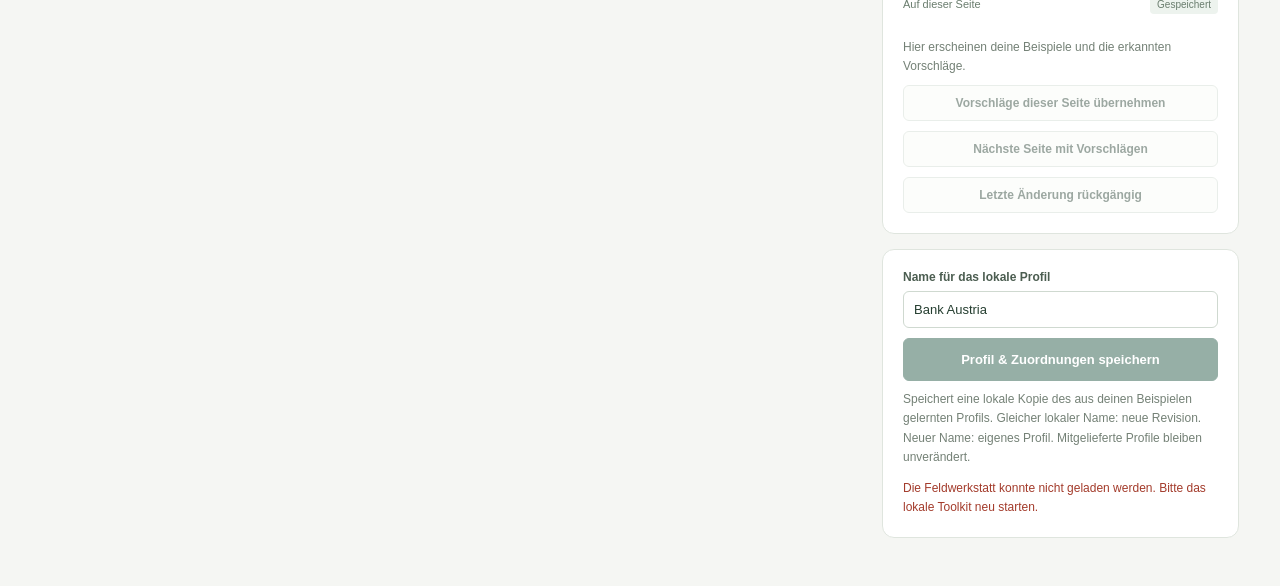
==== commit c24008ad: "Clarify when bank profiles become available" ====
--- a/banklens_pdf/web/index.html
+++ b/banklens_pdf/web/index.html
@@ -5,7 +5,7 @@
 <header><a class="brand" href="./">◧ BankLens <span>Feldwerkstatt <small id="app-version"></small></span></a><nav class="mode-nav"><a href="./" aria-current="page">Feldwerkstatt</a><a href="proof.html">Zahlungsnachweise</a></nav><span class="local"><i></i> Verarbeitung auf deinem Rechner</span></header>
 <main>
   <section class="intro"><div class="eyebrow">BEISPIELE GEBEN · STRUKTUR ERKENNEN</div><h1>Zeig einmal, was wohin gehört.</h1><p>Wähle Text im Auszug und ordne ihm ein Feld zu. Das Toolkit sucht damit nach weiteren passenden Stellen.</p></section>
-  <section class="source-card" aria-label="Bankprofil"><label for="profile-select">Bankprofil verwenden</label><div class="source-line"><select id="profile-select" disabled aria-describedby="profile-status profile-help"></select><button id="profile-switch" class="secondary" disabled>Profil verwenden</button></div><p id="profile-status" role="status" aria-live="polite">Profil wird geladen …</p><p id="profile-help" class="help">Profilwechsel öffnet eine neue Sitzung ohne bisherige Treffer. Offene Tabs bleiben unverändert. Neue Beispiele vorher speichern. Mitgelieferte Regeln gelten für das angelernte Layout; prüfe jede Schwärzung.</p></section>
+  <section class="source-card" aria-label="Bankprofil"><label for="profile-select">Bankprofil verwenden</label><div class="source-line"><select id="profile-select" disabled aria-describedby="profile-status profile-help"><option value="">Zuerst Auszugsordner laden</option></select><button id="profile-switch" class="secondary" disabled>Profil verwenden</button></div><p id="profile-status" role="status" aria-live="polite">Profil wird geladen …</p><p id="profile-help" class="help">Profilwechsel öffnet eine neue Sitzung ohne bisherige Treffer. Offene Tabs bleiben unverändert. Neue Beispiele vorher speichern. Mitgelieferte Regeln gelten für das angelernte Layout; prüfe jede Schwärzung.</p></section>
   <section class="source-card" aria-label="Auszugsordner"><form id="source-form"><label for="source-directory">Auszugsordner auf diesem Rechner</label><div class="source-line"><input id="source-directory" type="text" placeholder="/Users/…/Kontoauszüge" autocomplete="off" spellcheck="false" disabled><button id="source-pick" class="secondary" type="button" disabled>Ordner auswählen …</button><button id="source-load" class="secondary" type="submit" disabled>Pfad laden</button></div><p class="help">Ordner über den Systemdialog auswählen oder den Pfad eingeben. Geladen werden die PDFs direkt aus diesem Ordner; Unterordner bleiben außen vor. Vor dem Wechsel neue Beispiele speichern.</p><p id="source-status" role="status" aria-live="polite">Ordnerinformationen werden geladen …</p></form></section>
   <div class="notice"><strong>V1: Kopf und ganze Buchungen.</strong> Markiere eine Buchung als Beispiel. Das Toolkit sucht vollständige Blöcke mit Datum, Wertdatum, Betrag und dem gesamten Buchungstext. Kürzel und Zeichen bleiben unverändert.</div>
   <div id="revision-notice" class="notice" role="status" hidden><span id="revision-message"></span> <button id="refresh-suggestions" class="secondary">Vorschläge neu berechnen</button></div>
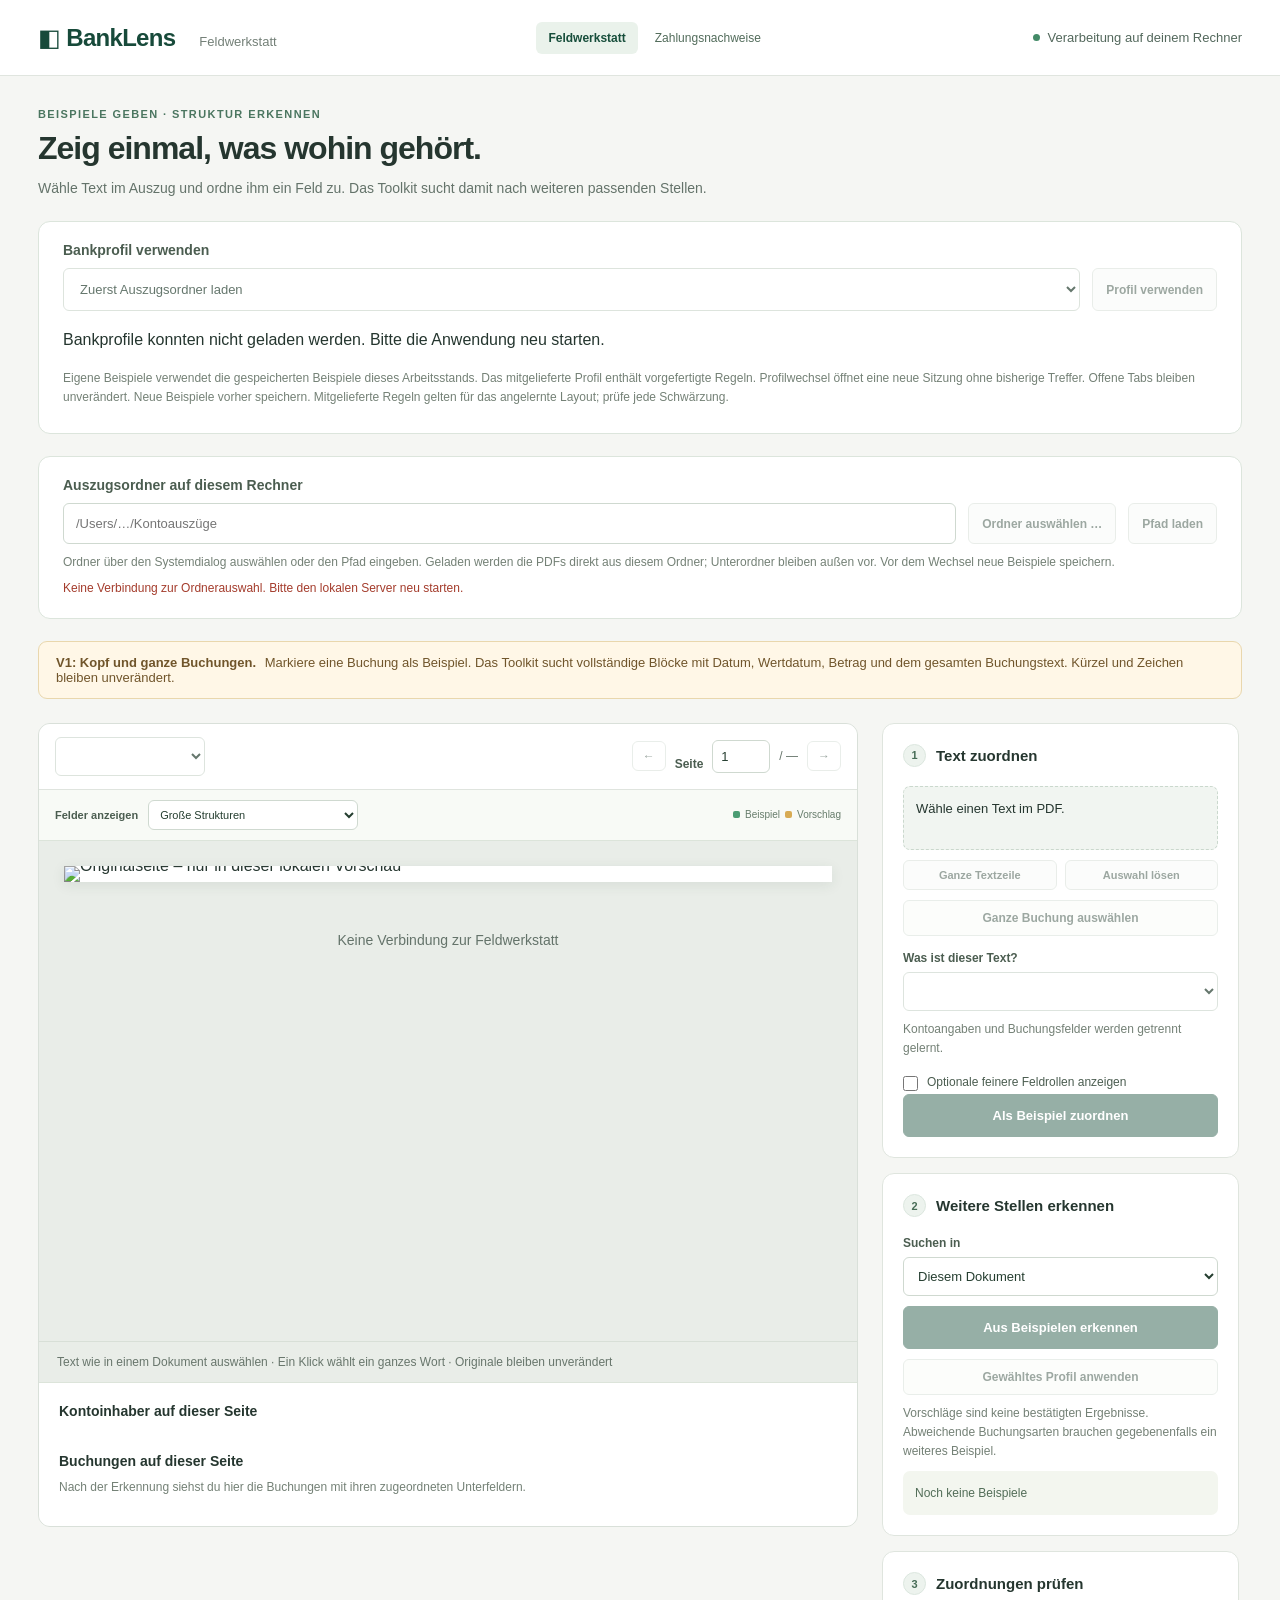
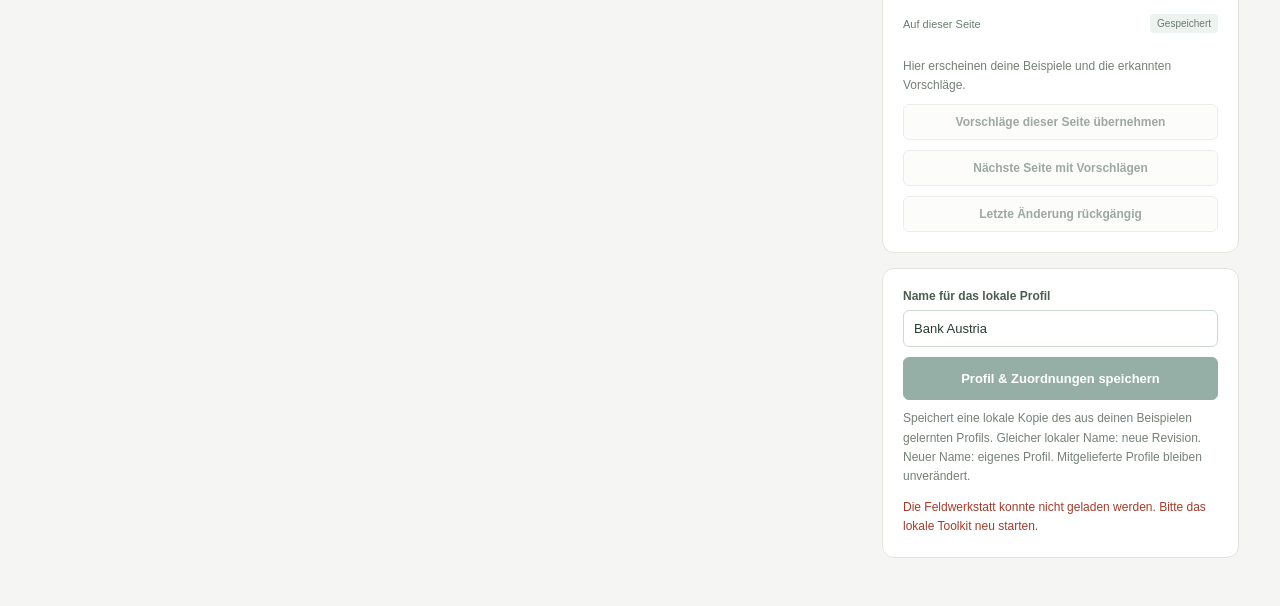
==== commit be54b1ad: "Clarify built-in and workspace profile choices" ====
--- a/banklens_pdf/web/index.html
+++ b/banklens_pdf/web/index.html
@@ -5,7 +5,7 @@
 <header><a class="brand" href="./">◧ BankLens <span>Feldwerkstatt <small id="app-version"></small></span></a><nav class="mode-nav"><a href="./" aria-current="page">Feldwerkstatt</a><a href="proof.html">Zahlungsnachweise</a></nav><span class="local"><i></i> Verarbeitung auf deinem Rechner</span></header>
 <main>
   <section class="intro"><div class="eyebrow">BEISPIELE GEBEN · STRUKTUR ERKENNEN</div><h1>Zeig einmal, was wohin gehört.</h1><p>Wähle Text im Auszug und ordne ihm ein Feld zu. Das Toolkit sucht damit nach weiteren passenden Stellen.</p></section>
-  <section class="source-card" aria-label="Bankprofil"><label for="profile-select">Bankprofil verwenden</label><div class="source-line"><select id="profile-select" disabled aria-describedby="profile-status profile-help"><option value="">Zuerst Auszugsordner laden</option></select><button id="profile-switch" class="secondary" disabled>Profil verwenden</button></div><p id="profile-status" role="status" aria-live="polite">Profil wird geladen …</p><p id="profile-help" class="help">Profilwechsel öffnet eine neue Sitzung ohne bisherige Treffer. Offene Tabs bleiben unverändert. Neue Beispiele vorher speichern. Mitgelieferte Regeln gelten für das angelernte Layout; prüfe jede Schwärzung.</p></section>
+  <section class="source-card" aria-label="Bankprofil"><label for="profile-select">Bankprofil verwenden</label><div class="source-line"><select id="profile-select" disabled aria-describedby="profile-status profile-help"><option value="">Zuerst Auszugsordner laden</option></select><button id="profile-switch" class="secondary" disabled>Profil verwenden</button></div><p id="profile-status" role="status" aria-live="polite">Profil wird geladen …</p><p id="profile-help" class="help">Eigene Beispiele verwendet die gespeicherten Beispiele dieses Arbeitsstands. Das mitgelieferte Profil enthält vorgefertigte Regeln. Profilwechsel öffnet eine neue Sitzung ohne bisherige Treffer. Offene Tabs bleiben unverändert. Neue Beispiele vorher speichern. Mitgelieferte Regeln gelten für das angelernte Layout; prüfe jede Schwärzung.</p></section>
   <section class="source-card" aria-label="Auszugsordner"><form id="source-form"><label for="source-directory">Auszugsordner auf diesem Rechner</label><div class="source-line"><input id="source-directory" type="text" placeholder="/Users/…/Kontoauszüge" autocomplete="off" spellcheck="false" disabled><button id="source-pick" class="secondary" type="button" disabled>Ordner auswählen …</button><button id="source-load" class="secondary" type="submit" disabled>Pfad laden</button></div><p class="help">Ordner über den Systemdialog auswählen oder den Pfad eingeben. Geladen werden die PDFs direkt aus diesem Ordner; Unterordner bleiben außen vor. Vor dem Wechsel neue Beispiele speichern.</p><p id="source-status" role="status" aria-live="polite">Ordnerinformationen werden geladen …</p></form></section>
   <div class="notice"><strong>V1: Kopf und ganze Buchungen.</strong> Markiere eine Buchung als Beispiel. Das Toolkit sucht vollständige Blöcke mit Datum, Wertdatum, Betrag und dem gesamten Buchungstext. Kürzel und Zeichen bleiben unverändert.</div>
   <div id="revision-notice" class="notice" role="status" hidden><span id="revision-message"></span> <button id="refresh-suggestions" class="secondary">Vorschläge neu berechnen</button></div>
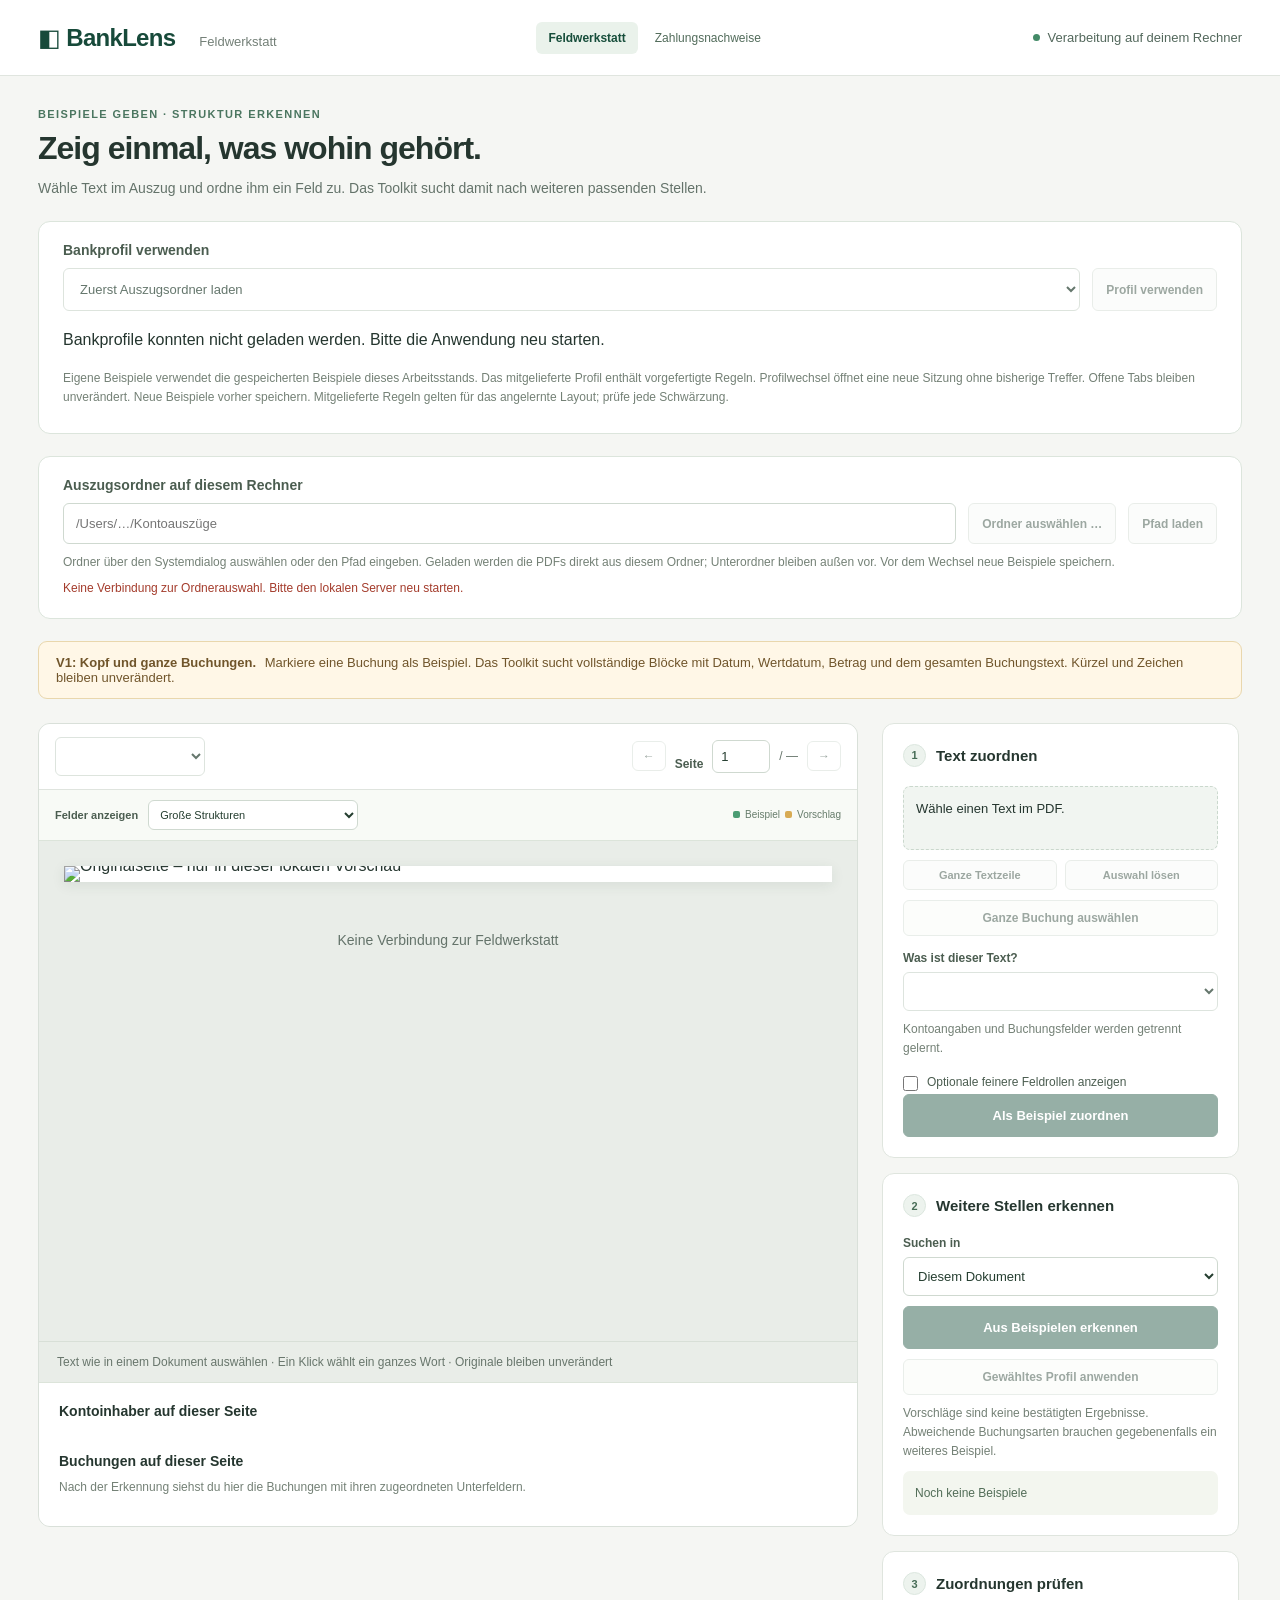
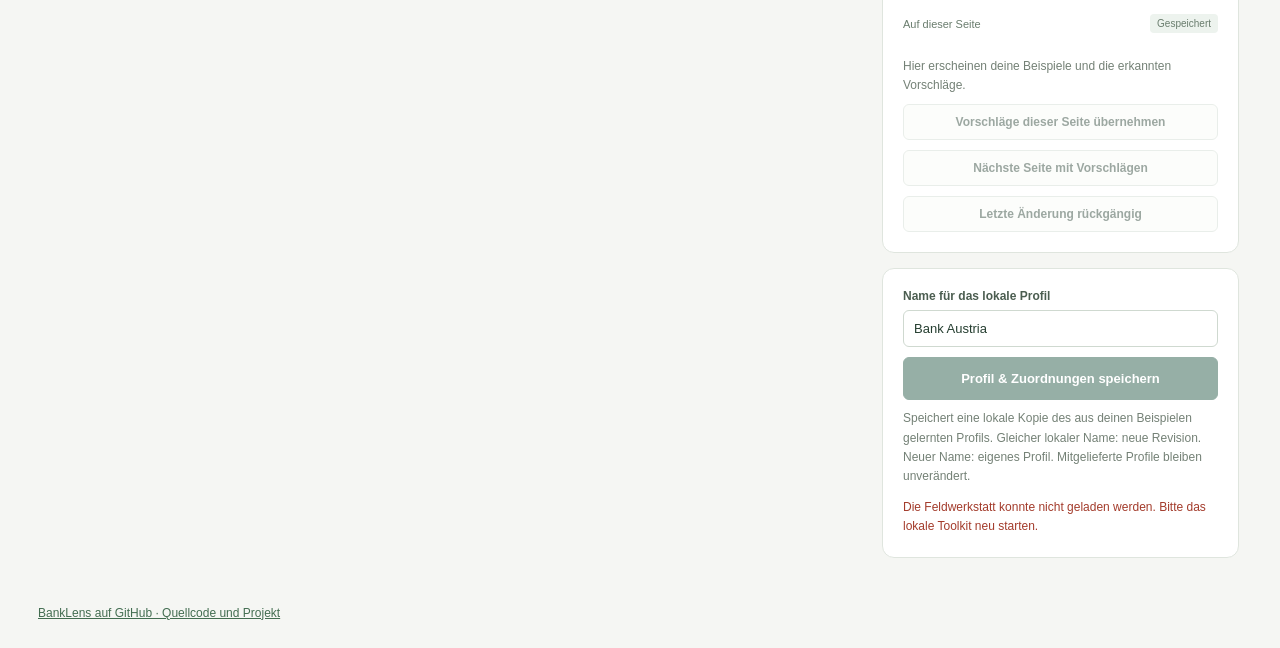
==== commit 126b3228: "Document Windows licensing and link project" ====
--- a/banklens_pdf/web/index.html
+++ b/banklens_pdf/web/index.html
@@ -38,4 +38,5 @@
     </aside>
   </div>
 </main>
+<footer class="project-footer"><a href="https://github.com/cip/BankLens" target="_blank" rel="noopener noreferrer">BankLens auf GitHub · Quellcode und Projekt</a></footer>
 </body></html>
--- a/banklens_pdf/web/style.css
+++ b/banklens_pdf/web/style.css
@@ -3,6 +3,7 @@
 .paper svg{pointer-events:none;cursor:default;z-index:1}.paper{user-select:text}.paper img{user-select:none}#text-layer{position:absolute;inset:0;z-index:2;user-select:text;cursor:text;overflow:hidden}.token{position:absolute;display:inline-block;white-space:pre;color:transparent;transform-origin:top left;user-select:text;cursor:text}.token::selection{background:#4f8dd46b;color:transparent}.paper .field-mark{fill:#5baf8b;fill-opacity:.15;stroke:#27805b;stroke-width:1.4;vector-effect:non-scaling-stroke}.paper .field-mark.suggestion{fill:#ecb95b;fill-opacity:.2;stroke:#b98520;stroke-dasharray:4 2}.paper .field-mark.row-mark{fill-opacity:.04;stroke-opacity:.55;stroke-width:1}.paper .field-mark.selected{fill:#508bd5;fill-opacity:.22;stroke:#3479c0;stroke-width:2}body.busy #text-layer{pointer-events:none}.spaced{margin-top:10px}.view-options{display:flex;align-items:center;gap:10px;padding:10px 16px;background:#f8faf6;border-bottom:1px solid #dce4da;flex-wrap:wrap}.view-options label{margin:0;font-size:11px}.view-options select{width:210px;margin:0;padding:7px;font-size:11px}.legend{display:flex;align-items:center;gap:5px;font-size:10px;color:#667c6b;margin-left:auto}.legend i{height:7px;width:7px;display:inline-block;border-radius:2px}.example-dot{background:#4b9c73}.suggestion-dot{background:#d8ab54}.selection-preview{background:#f1f5f1;border:1px dashed #cad8cd;border-radius:7px;padding:12px;font-size:13px;line-height:1.6;min-height:64px;max-height:150px;overflow:auto;white-space:pre-wrap;user-select:text}.button-pair{display:flex;gap:8px;margin-top:10px}.button-pair button{flex:1;font-size:11px;padding:8px}.summary{padding:12px;border-radius:7px;background:#f3f6ef;font-size:12px;line-height:1.7;color:#526d58}#annotations{list-style:none;padding:0;margin:12px 0;max-height:340px;overflow:auto}#annotations li{padding:12px 0;border-top:1px solid #e8eee7}#annotations strong{display:block;font-size:12px}#annotations small{display:block;white-space:pre-wrap;overflow-wrap:anywhere;font-size:11px;line-height:1.6;margin-top:4px;color:#687c6b}.annotation-kind{display:inline-block;font-size:9px;padding:3px 5px;border-radius:3px;margin-top:6px;background:#edf4ee;color:#3d6b4b}.annotation-kind.suggestion{background:#fff1d4;color:#8a641f}.annotation-actions{display:flex;flex-wrap:wrap;gap:5px;margin-top:8px}.small-action{padding:5px 7px;font-size:10px;background:#fbfcfa}.rows-section{background:#fff;padding:20px;border-top:1px solid #dce4da}.rows-section h2{font-size:14px}.table-scroll{overflow:auto}table{border-collapse:collapse;width:100%;font-size:11px;margin-top:15px}th{text-align:left;color:#657963;font-weight:600;background:#f1f5ef}td,th{padding:10px;border-bottom:1px solid #e5ebe3;vertical-align:top}td{white-space:pre-wrap;line-height:1.5}progress{width:100%;height:8px;accent-color:#286a49;margin-top:15px}.save-card label{margin-top:0}.workspace{grid-template-columns:minmax(0,1fr) 360px}#status{overflow-wrap:anywhere}@media(min-width:951px){aside{position:sticky;top:16px;max-height:calc(100vh -32px);overflow-y:auto;padding-right:3px;scrollbar-width:thin}}@media(max-width:950px){.workspace{grid-template-columns:minmax(0,1fr) 310px}}@media(max-width:720px){.workspace{grid-template-columns:1fr}.view-options{gap:7px}.view-options select{width:175px}.legend{margin-left:0}.toolbar select{width:110px}.local{font-size:10px}#annotations{max-height:420px}}
 .owner-list{display:flex;gap:10px;flex-wrap:wrap;font-size:12px;color:#657963;margin:12px 0 22px}.owner-list div{display:flex;flex-direction:column;gap:5px;border:1px solid #dce5db;border-radius:6px;padding:10px 12px;background:#f7faf5}.owner-list strong{font-size:10px;color:#6b7e69}.owner-list span{color:#284631}.format-warning{color:#a4631b!important}#holder-control{margin-bottom:15px}#holder-control label{margin-top:10px}
 .mode-nav{display:flex;gap:5px}.mode-nav a{font-size:12px;color:#526c5b;text-decoration:none;padding:9px 12px;border-radius:6px}.mode-nav a[aria-current=page]{background:#eaf2eb;color:#174e3b;font-weight:650}@media(max-width:950px){header .local{display:none}}@media(max-width:720px){.mode-nav a{font-size:10px;padding:8px}.mode-nav{gap:0}}
+.project-footer{max-width:1500px;margin:auto;padding:0 38px 28px;font-size:12px}.project-footer a{color:#436d51}.project-footer a:focus-visible{outline:3px solid #94c9b5;outline-offset:2px}@media(max-width:720px){.project-footer{padding:0 12px 24px}}
 
 /* Local folder selection is shared by both modes. */
 .source-card{background:#fff;border:1px solid #dce5dc;border-radius:12px;padding:20px 24px;margin-bottom:22px}.source-card label{margin-top:0;font-size:14px}.source-line{display:flex;align-items:stretch;gap:12px;margin-top:10px}.source-line input,.source-line select{margin:0;min-width:0;flex:1;padding:12px}.source-line button{white-space:nowrap}.source-card .help{margin-bottom:6px}#source-status{font-size:12px;color:#436d51;margin:4px 0 0;overflow-wrap:anywhere}#source-status.error{color:#a43c2c}@media(max-width:720px){.source-card{padding:18px}.source-line{flex-direction:column;gap:8px}.source-line button{align-self:flex-start}}
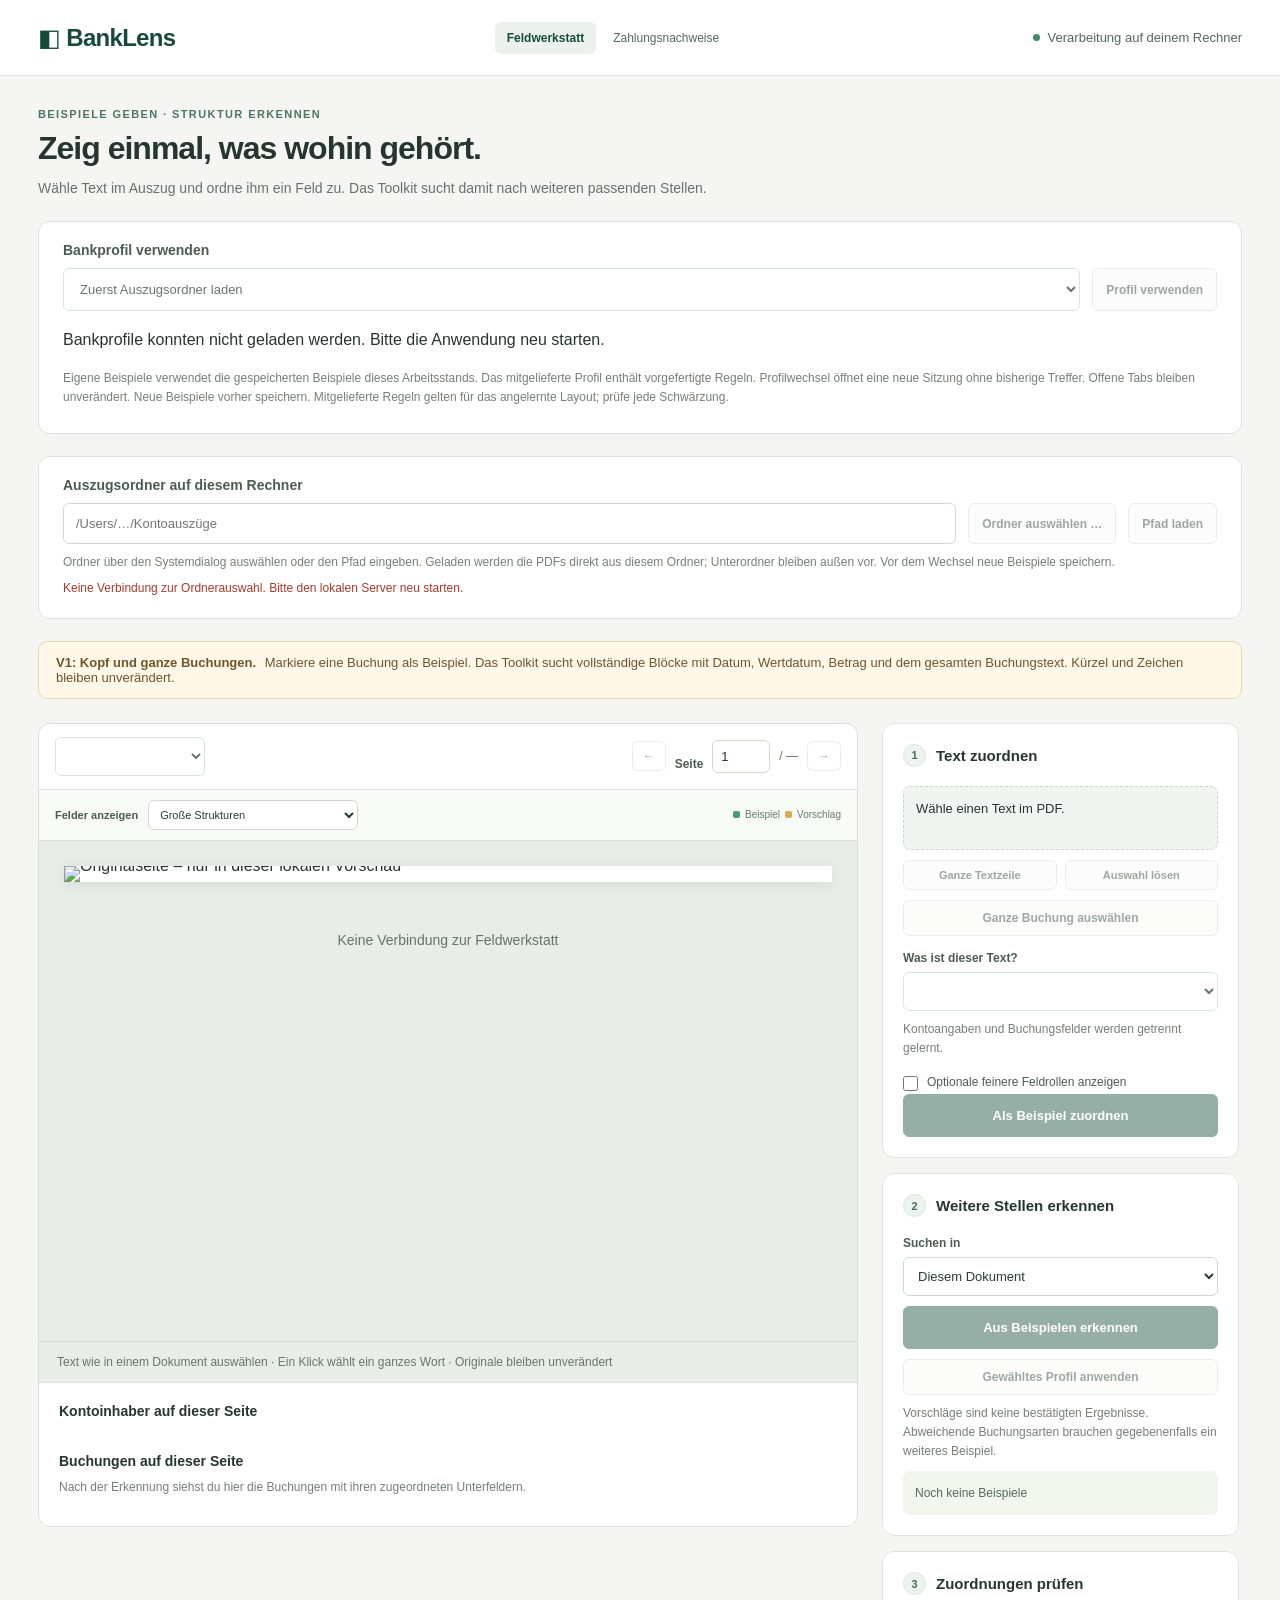
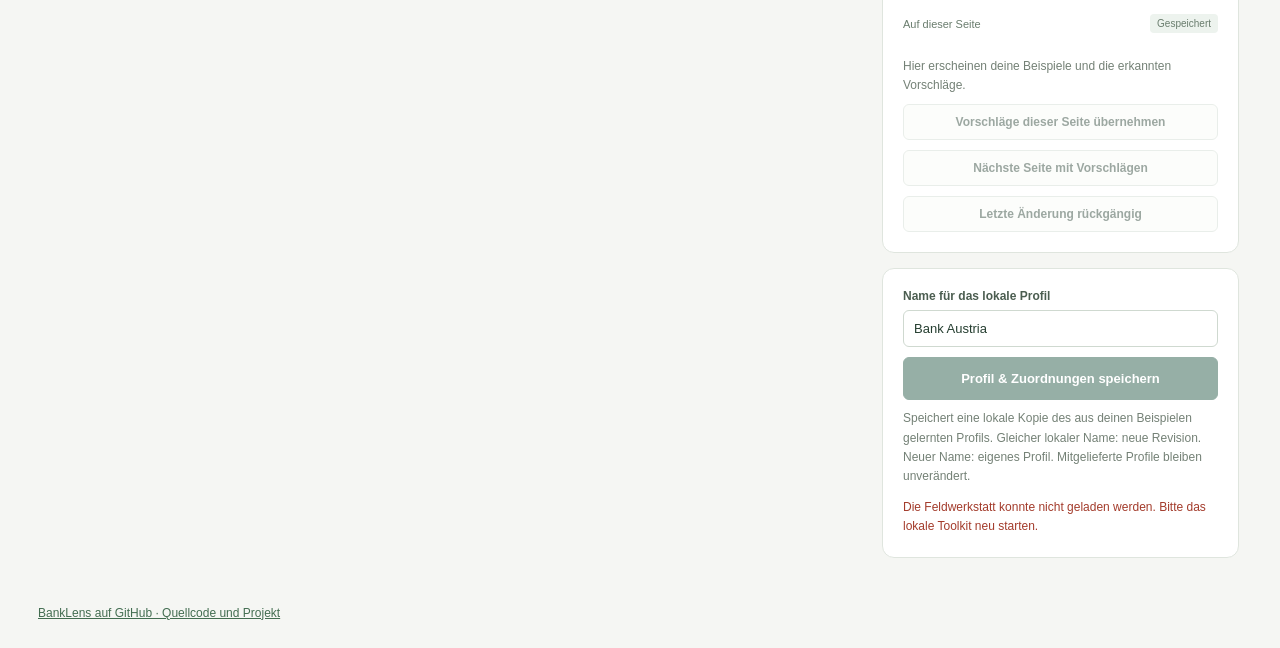
==== commit 2628c270: "Make header identity consistent across views" ====
--- a/banklens_pdf/web/index.html
+++ b/banklens_pdf/web/index.html
@@ -2,7 +2,7 @@
 <html lang="de">
 <head><meta charset="utf-8"><meta name="viewport" content="width=device-width,initial-scale=1"><title>BankLens · Felder lernen</title><link rel="stylesheet" href="style.css"><script src="app.js" defer></script><script src="source.js" defer></script><script src="profiles.js" defer></script></head>
 <body>
-<header><a class="brand" href="./">◧ BankLens <span>Feldwerkstatt <small id="app-version"></small></span></a><nav class="mode-nav"><a href="./" aria-current="page">Feldwerkstatt</a><a href="proof.html">Zahlungsnachweise</a></nav><span class="local"><i></i> Verarbeitung auf deinem Rechner</span></header>
+<header><a class="brand" href="./">◧ BankLens <span id="app-version"></span></a><nav class="mode-nav"><a href="./" aria-current="page">Feldwerkstatt</a><a href="proof.html">Zahlungsnachweise</a></nav><span class="local"><i></i> Verarbeitung auf deinem Rechner</span></header>
 <main>
   <section class="intro"><div class="eyebrow">BEISPIELE GEBEN · STRUKTUR ERKENNEN</div><h1>Zeig einmal, was wohin gehört.</h1><p>Wähle Text im Auszug und ordne ihm ein Feld zu. Das Toolkit sucht damit nach weiteren passenden Stellen.</p></section>
   <section class="source-card" aria-label="Bankprofil"><label for="profile-select">Bankprofil verwenden</label><div class="source-line"><select id="profile-select" disabled aria-describedby="profile-status profile-help"><option value="">Zuerst Auszugsordner laden</option></select><button id="profile-switch" class="secondary" disabled>Profil verwenden</button></div><p id="profile-status" role="status" aria-live="polite">Profil wird geladen …</p><p id="profile-help" class="help">Eigene Beispiele verwendet die gespeicherten Beispiele dieses Arbeitsstands. Das mitgelieferte Profil enthält vorgefertigte Regeln. Profilwechsel öffnet eine neue Sitzung ohne bisherige Treffer. Offene Tabs bleiben unverändert. Neue Beispiele vorher speichern. Mitgelieferte Regeln gelten für das angelernte Layout; prüfe jede Schwärzung.</p></section>
